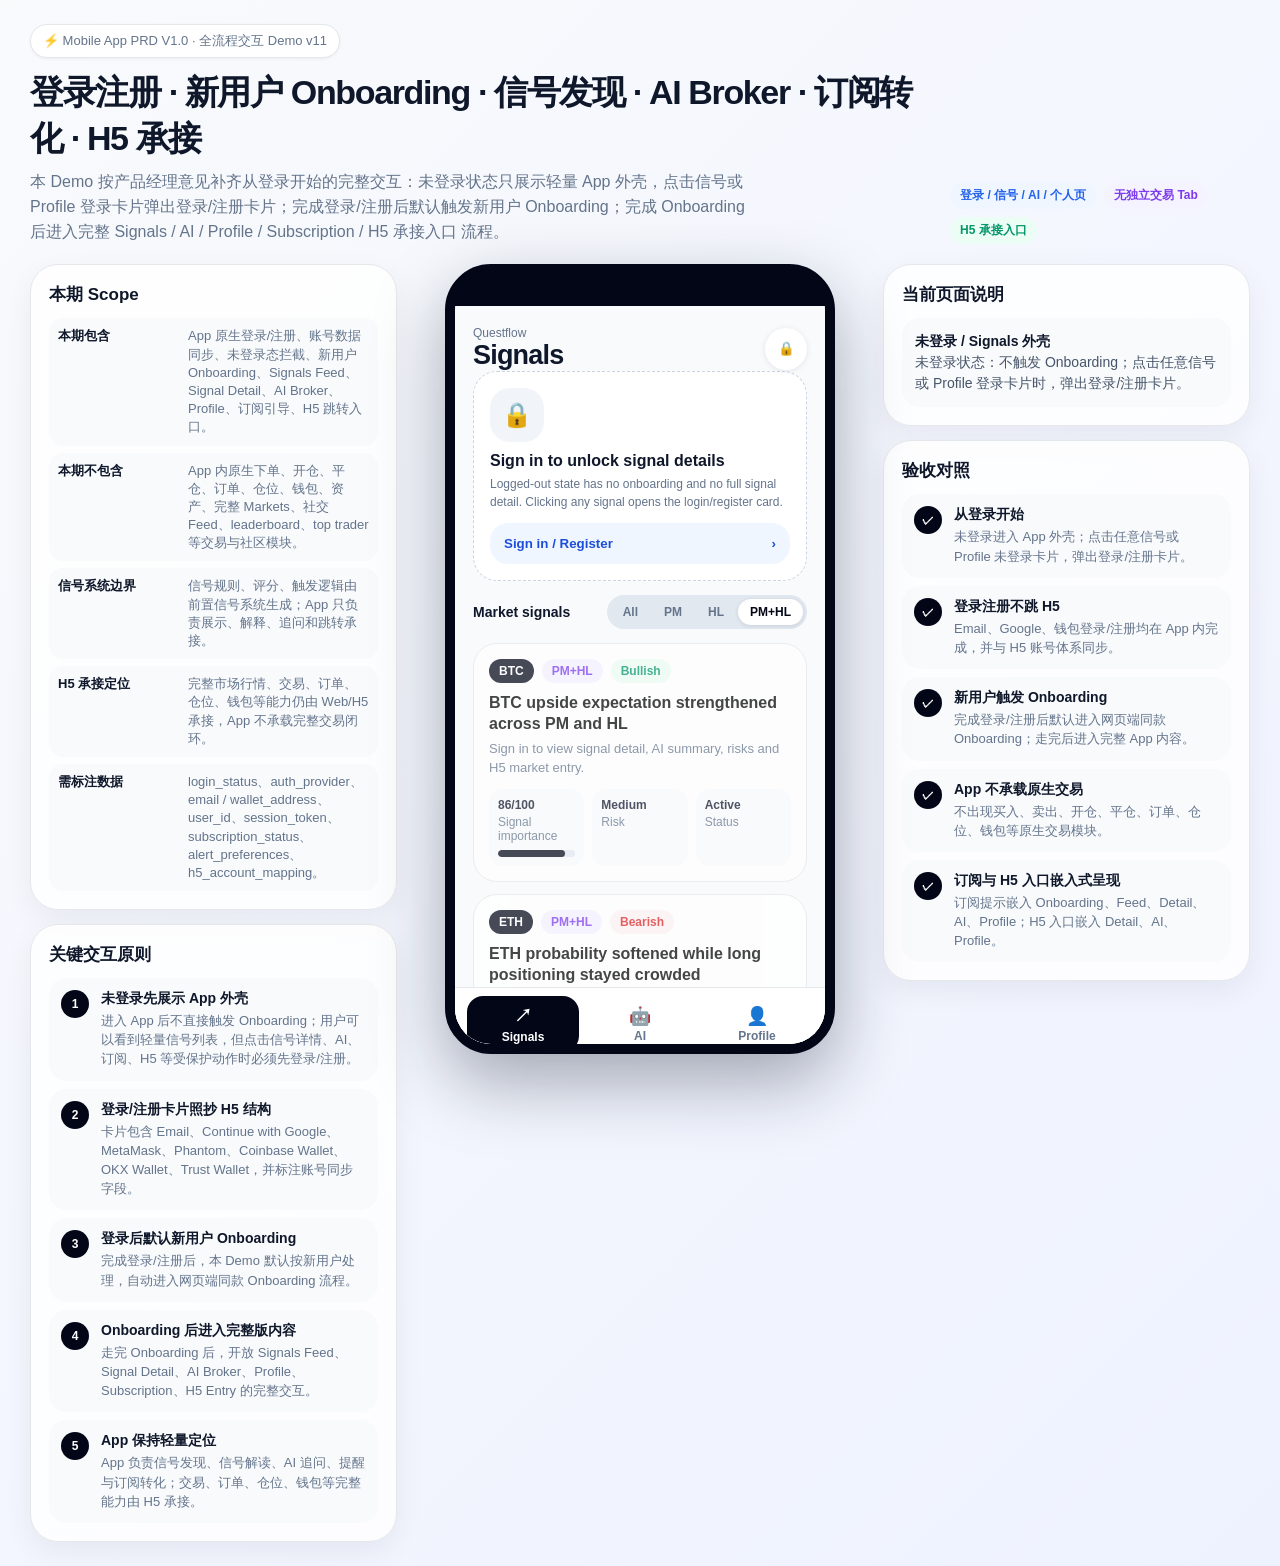
==== preview.html @ e9dde1a6 "Add files via upload" ====
<!doctype html>
<html lang="zh-CN">
<head>
  <meta charset="UTF-8" />
  <meta name="viewport" content="width=device-width, initial-scale=1.0" />
  <title>Questflow App V11 - 登录注册 + Onboarding 全流程交互 Demo</title>
  <style>
    *{box-sizing:border-box} body{margin:0;font-family:-apple-system,BlinkMacSystemFont,"Segoe UI",Roboto,Arial,sans-serif;background:linear-gradient(135deg,#f8fafc,#eef2ff);color:#0f172a}.page{min-height:100vh;padding:24px}.wrap{max-width:1220px;margin:0 auto}.header{display:flex;justify-content:space-between;gap:24px;align-items:flex-end;margin-bottom:20px}.eyebrow{display:inline-flex;gap:8px;align-items:center;background:#fff;border:1px solid #e5e7eb;border-radius:999px;padding:7px 12px;color:#64748b;font-size:13px;box-shadow:0 1px 3px rgba(15,23,42,.06)}h1{margin:12px 0 0;font-size:34px;letter-spacing:-.04em}.subtitle{margin:8px 0 0;max-width:720px;color:#64748b;line-height:1.55}.pillbar{display:flex;gap:8px;flex-wrap:wrap}.pill{display:inline-flex;align-items:center;gap:5px;border-radius:999px;padding:5px 10px;font-size:12px;font-weight:700}.pill.black{background:#020617;color:#fff}.pill.blue{background:#eff6ff;color:#2563eb}.pill.purple{background:#f5f3ff;color:#7c3aed}.pill.green{background:#ecfdf5;color:#059669}.pill.orange{background:#fff7ed;color:#ea580c}.pill.gray{background:#f1f5f9;color:#475569}.pill.red{background:#fef2f2;color:#dc2626}.layout{display:grid;grid-template-columns:1fr 430px 1fr;gap:28px;align-items:start}.panel{background:rgba(255,255,255,.86);border:1px solid #e5e7eb;border-radius:28px;box-shadow:0 10px 30px rgba(15,23,42,.06)}.panel .content{padding:18px}.panel h2{font-size:17px;margin:0 0 12px}.note{border-radius:18px;padding:13px;margin-top:10px;background:#f8fafc;color:#475569;line-height:1.5;font-size:14px}.note b{color:#0f172a}.item{display:flex;gap:12px;padding:12px;border-radius:18px;background:#f8fafc;margin-top:8px}.num{width:28px;height:28px;display:grid;place-items:center;border-radius:999px;background:#020617;color:#fff;font-weight:800;font-size:12px;flex:none}.item b{display:block;font-size:14px;margin-bottom:3px}.item span{font-size:13px;color:#64748b;line-height:1.4}.phone{position:relative;width:390px;height:790px;margin:0 auto;background:#020617;border:10px solid #020617;border-radius:46px;box-shadow:0 28px 70px rgba(15,23,42,.35);overflow:hidden}.notch{width:126px;height:24px;border-radius:999px;background:#020617;margin:8px auto 0}.screen{height:754px;background:#f8fafc;position:relative;overflow:hidden}.view{height:100%;display:flex;flex-direction:column;position:relative;background:#f8fafc}.top{padding:20px 18px 0}.row{display:flex;align-items:center;justify-content:space-between;gap:10px}.muted{color:#64748b}.small{font-size:12px}.sm{font-size:14px}.title{font-size:27px;font-weight:850;letter-spacing:-.03em}.iconbtn{width:42px;height:42px;border:0;background:#fff;border-radius:999px;box-shadow:0 1px 6px rgba(15,23,42,.09);cursor:pointer}.scroll{flex:1;overflow:auto;padding:14px 18px 132px}.tabs{position:absolute;left:0;right:0;bottom:0;background:#fff;border-top:1px solid #e5e7eb;display:grid;grid-template-columns:repeat(3,1fr);gap:5px;padding:8px 12px;z-index:20}.tabs button{border:0;background:transparent;border-radius:16px;padding:8px 0;color:#64748b;font-weight:800;font-size:12px;cursor:pointer}.tabs button.active{background:#020617;color:#fff}.tabs span{display:block;font-size:18px;margin-bottom:2px}.floating{position:absolute;left:16px;right:16px;bottom:75px;background:rgba(255,255,255,.96);border:1px solid #e5e7eb;border-radius:24px;box-shadow:0 14px 35px rgba(15,23,42,.16);padding:8px;z-index:15}.input{display:flex;gap:8px;align-items:center;background:#f8fafc;border-radius:18px;padding:12px;color:#94a3b8;font-size:13px}.input .txt{flex:1;white-space:nowrap;overflow:hidden;text-overflow:ellipsis}.send{background:#020617;color:#fff;border-radius:999px;padding:5px 10px;font-size:12px;font-weight:800}.upgrade{width:100%;border:0;border-radius:22px;background:linear-gradient(135deg,#0f172a,#3730a3);color:#fff;text-align:left;padding:14px;margin-top:14px;cursor:pointer}.upgrade b{font-size:16px}.upgrade p{margin:5px 0 0;color:#cbd5e1;font-size:12px;line-height:1.4}.seg{display:flex;gap:2px;background:#e2e8f0;border-radius:999px;padding:4px}.seg button{border:0;background:transparent;color:#64748b;border-radius:999px;padding:6px 12px;font-size:12px;font-weight:800;cursor:pointer}.seg button.active{background:#fff;color:#020617;box-shadow:0 1px 4px rgba(15,23,42,.12)}.signal{width:100%;border:1px solid #e5e7eb;background:#fff;border-radius:24px;padding:15px;margin-bottom:12px;text-align:left;cursor:pointer}.signal:hover{transform:translateY(-1px);box-shadow:0 12px 30px rgba(15,23,42,.08)}.sigtitle{font-weight:850;font-size:16px;line-height:1.3;margin-top:10px}.sigdesc{font-size:13px;color:#64748b;line-height:1.45;margin-top:5px}.metrics{display:grid;grid-template-columns:1fr 1fr 1fr;gap:8px;margin-top:12px}.metric{background:#f8fafc;border-radius:14px;padding:9px;font-size:12px;color:#64748b}.metric b{display:block;color:#0f172a;margin-bottom:3px}.bar{height:7px;border-radius:999px;background:#e2e8f0;overflow:hidden;margin-top:7px}.bar span{display:block;height:100%;background:#020617;border-radius:999px}.detail{flex:1;overflow:auto;padding:14px 18px 136px}.card{background:#fff;border:1px solid #e5e7eb;border-radius:24px;padding:16px;margin-bottom:12px;box-shadow:0 1px 4px rgba(15,23,42,.05)}.card h3{font-size:14px;margin:0 0 8px}.card p{font-size:13px;color:#475569;line-height:1.55;margin:0}.hero h2{font-size:24px;line-height:1.15;letter-spacing:-.03em;margin:12px 0 0}.webbtn{display:flex;align-items:center;justify-content:space-between;width:100%;border:0;border-radius:18px;background:#eff6ff;color:#1d4ed8;padding:13px 14px;font-weight:850;margin-top:12px;cursor:pointer}.locked{border-style:dashed;background:#f8fafc}.sheet{position:absolute;inset:0;background:rgba(15,23,42,.35);z-index:30;display:flex;align-items:flex-end}.modal{background:#fff;border-radius:28px 28px 0 0;padding:20px;width:100%;box-shadow:0 -20px 50px rgba(15,23,42,.25)}.grab{width:46px;height:5px;background:#e2e8f0;border-radius:999px;margin:0 auto 14px}.actions{display:grid;gap:10px;margin-top:14px}.actions button{border:0;border-radius:16px;padding:13px;font-weight:850;cursor:pointer}.actions button.primary{background:#2563eb;color:#fff}.actions button.secondary{background:#f1f5f9;color:#0f172a}.shortcutGrid{display:grid;grid-template-columns:1fr 1fr;gap:9px;margin-top:12px}.shortcutGrid button{border:1px solid #e5e7eb;background:#fff;border-radius:18px;padding:12px;text-align:left;font-size:13px;font-weight:800;color:#0f172a;cursor:pointer}.chat{margin-top:14px}.bubble{max-width:88%;border-radius:18px;padding:12px;font-size:13px;line-height:1.45;margin-bottom:8px}.bubble.ai{background:#fff;border:1px solid #e5e7eb;color:#475569}.bubble.user{background:#020617;color:#fff;margin-left:auto}.profileCard{background:#fff;border:1px solid #e5e7eb;border-radius:24px;padding:16px;margin-bottom:12px}.avatar{width:48px;height:48px;border-radius:999px;background:#020617;color:#fff;display:grid;place-items:center;font-weight:900}.setting{display:flex;align-items:center;justify-content:space-between;background:#f8fafc;border-radius:16px;padding:12px;margin-top:8px;font-size:13px}.switch{width:42px;height:24px;border-radius:999px;background:#020617;padding:4px}.switch span{display:block;width:16px;height:16px;background:#fff;border-radius:999px;margin-left:18px}.switch.off{background:#cbd5e1}.switch.off span{margin-left:0}.subwrap{background:#fff;height:100%;overflow:auto;padding:14px 18px 28px}.progress{height:4px;background:#e5e7eb;border-radius:999px;margin:4px 0 18px;overflow:hidden}.progress span{display:block;width:32%;height:100%;background:#2563eb}.planCard{border:1px solid #e5e7eb;border-radius:26px;padding:17px;margin-bottom:12px;background:#fff}.planTitle{font-size:24px;font-weight:900}.price{font-size:32px;font-weight:950;color:#059669;margin:6px 0}.trial{font-size:13px;color:#475569;line-height:1.5}.cta{width:100%;border:0;border-radius:16px;background:#2563eb;color:#fff;font-weight:900;padding:13px;margin-top:12px;cursor:pointer}.benefit{display:flex;gap:10px;margin-top:10px;font-size:13px;color:#475569;align-items:flex-start}.benefit b{color:#0f172a}.onboard{height:100%;background:#020617;color:#fff;display:flex;flex-direction:column;padding:24px}.onbody{flex:1;display:flex;flex-direction:column;justify-content:center}.onicon{width:64px;height:64px;border-radius:24px;background:rgba(255,255,255,.1);display:grid;place-items:center;font-size:28px}.onbody h2{font-size:30px;line-height:1.12;margin:26px 0 0}.onbody p{color:#cbd5e1;line-height:1.7}.dots{display:flex;gap:8px}.dot{width:8px;height:8px;border-radius:999px;background:rgba(255,255,255,.25)}.dot.active{width:28px;background:#fff}.whitebtn{border:0;border-radius:18px;background:#fff;color:#020617;padding:12px 16px;font-weight:900;cursor:pointer}.ghostbtn{border:0;background:transparent;color:#cbd5e1;font-weight:800;cursor:pointer}.scopeTable{display:grid;gap:7px}.scopeRow{display:grid;grid-template-columns:120px 1fr;gap:10px;padding:9px;border-radius:14px;background:#f8fafc;font-size:13px}.scopeRow b{color:#0f172a}.scopeRow span{color:#64748b;line-height:1.4}
.authTop{height:100%;background:#f8fafc;display:flex;flex-direction:column;position:relative;overflow:hidden}.authHero{padding:22px 18px 10px}.authCard{background:#fff;border:1px solid #e5e7eb;border-radius:28px;box-shadow:0 16px 42px rgba(15,23,42,.12);padding:18px;margin:10px 16px 0}.authTitle{text-align:center;font-size:25px;font-weight:900;letter-spacing:-.03em;margin:6px 0 16px}.field{display:flex;align-items:center;gap:12px;border:1px solid #dbe3ee;background:#f8fafc;border-radius:20px;padding:14px 15px;color:#64748b;font-size:15px;margin-top:10px}.field input{border:0;outline:0;background:transparent;font-size:15px;flex:1;color:#0f172a}.authBtn{width:100%;border:1px solid #e5e7eb;border-radius:20px;background:#fff;padding:13px 15px;font-weight:850;font-size:15px;color:#0f172a;display:flex;align-items:center;justify-content:space-between;gap:12px;margin-top:10px;cursor:pointer}.authBtn.primary{background:#020617;color:#fff;border-color:#020617;justify-content:center}.authBtn.disabled{background:#f8fafc;color:#94a3b8;border-color:#f1f5f9;justify-content:center}.walletIcon{width:32px;height:32px;border-radius:10px;display:grid;place-items:center;font-weight:900;color:#fff;flex:none}.walletIcon.metamask{background:#f59e0b}.walletIcon.phantom{background:#8b5cf6}.walletIcon.coinbase{background:#2563eb}.walletIcon.okx{background:#020617}.walletIcon.trust{background:#1d4ed8}.divider{display:flex;align-items:center;gap:12px;color:#64748b;font-size:13px;margin:14px 0}.divider:before,.divider:after{content:"";height:1px;background:#e5e7eb;flex:1}.authFine{font-size:11px;line-height:1.45;color:#64748b;text-align:center;margin-top:12px}.dataTag{display:inline-flex;align-items:center;border:1px solid #e5e7eb;background:#f8fafc;border-radius:999px;padding:5px 8px;font-size:11px;color:#64748b;margin:4px 4px 0 0}.modeSwitch{display:grid;grid-template-columns:1fr 1fr;background:#eef2f7;padding:4px;border-radius:999px;margin-bottom:10px}.modeSwitch button{border:0;background:transparent;border-radius:999px;padding:8px;font-weight:850;color:#64748b;cursor:pointer}.modeSwitch button.active{background:#fff;color:#020617;box-shadow:0 1px 4px rgba(15,23,42,.1)}

@media(max-width:1100px){.layout{grid-template-columns:1fr}.header{flex-direction:column;align-items:flex-start}.phone{width:390px;max-width:100%}}
  
.authOverlay{position:absolute;inset:0;background:rgba(15,23,42,.45);z-index:50;display:flex;align-items:flex-end;padding:14px}.authSheetCard{width:100%;background:#fff;border:1px solid #e5e7eb;border-radius:28px;box-shadow:0 22px 60px rgba(15,23,42,.28);overflow:hidden}.authSheetHead{display:flex;align-items:center;justify-content:space-between;padding:16px 18px;border-bottom:1px solid #eef2f7}.authSheetTitle{font-size:24px;font-weight:900;letter-spacing:-.03em;text-align:center;flex:1}.authClose{border:0;background:#fff;font-size:24px;color:#64748b;cursor:pointer}.authSheetBody{padding:16px 18px 18px}.guestBanner{border:1px dashed #cbd5e1;background:#fff;border-radius:24px;padding:16px;margin-bottom:12px}.guestLock{display:grid;place-items:center;width:54px;height:54px;border-radius:20px;background:#f1f5f9;font-size:24px;margin-bottom:10px}.disabledLayer{opacity:.72}.onWeb{height:100%;background:#020617;color:#fff;position:relative;overflow:hidden;padding:22px}.onWeb:before{content:"";position:absolute;inset:auto -60px -80px -60px;height:340px;background:radial-gradient(ellipse at center,rgba(20,184,166,.45),rgba(20,184,166,.08) 42%,transparent 70%);filter:blur(14px);transform:rotate(-8deg)}.onWebContent{position:relative;z-index:2;height:100%;display:flex;flex-direction:column}.onBrand{font-size:12px;color:#10b981;font-weight:800}.onCenter{margin:auto 0}.onCenter h2{font-size:26px;line-height:1.12;letter-spacing:-.04em;margin:0 0 10px}.onCenter p{font-size:13px;color:#94a3b8;line-height:1.55}.checkList{display:grid;gap:10px;margin:18px 0}.checkItem{display:flex;gap:10px;align-items:center;background:rgba(15,118,110,.22);border:1px solid rgba(45,212,191,.22);border-radius:14px;padding:11px;font-size:12px;color:#cbd5e1}.checkIcon{width:20px;height:20px;border-radius:6px;background:#10b981;display:grid;place-items:center;color:#022c22;font-weight:900}.onPrimary{width:100%;border:0;border-radius:10px;background:#10b981;color:#022c22;font-weight:950;padding:12px;cursor:pointer}.onGhost{border:0;background:transparent;color:#94a3b8;font-weight:850;cursor:pointer}.marketGrid{display:grid;grid-template-columns:1fr 1fr;gap:8px;margin-top:14px}.marketTile{background:rgba(15,23,42,.72);border:1px solid rgba(148,163,184,.24);border-radius:14px;padding:10px;min-height:58px}.marketTile b{display:block;font-size:12px;color:#e2e8f0}.marketTile span{font-size:11px;color:#94a3b8}.onDots{display:flex;gap:6px;justify-content:center;margin-top:12px}.onDots span{width:7px;height:7px;border-radius:999px;background:rgba(148,163,184,.35)}.onDots span.active{width:24px;background:#10b981}.loggedOutHint{font-size:12px;color:#64748b;line-height:1.45;margin-top:6px}.authLink{border:0;background:transparent;color:#0f766e;font-weight:900;cursor:pointer;padding:0}.hiddenForGuest{filter:blur(1px);opacity:.55}.authMeta{background:#f8fafc;border:1px solid #e5e7eb;border-radius:14px;padding:9px;margin-top:10px;font-size:11px;color:#64748b;line-height:1.45}

  </style>
</head>
<body>
<div class="page"><div class="wrap">
  <div class="header">
    <div><div class="eyebrow">⚡ Mobile App PRD V1.0 · 全流程交互 Demo v11</div><h1>登录注册 · 新用户 Onboarding · 信号发现 · AI Broker · 订阅转化 · H5 承接</h1><p class="subtitle">本 Demo 按产品经理意见补齐从登录开始的完整交互：未登录状态只展示轻量 App 外壳，点击信号或 Profile 登录卡片弹出登录/注册卡片；完成登录/注册后默认触发新用户 Onboarding；完成 Onboarding 后进入完整 Signals / AI / Profile / Subscription / H5 承接入口 流程。</p></div>
    <div class="pillbar"><span class="pill blue">登录 / 信号 / AI / 个人页</span><span class="pill purple">无独立交易 Tab</span><span class="pill green">H5 承接入口</span></div>
  </div>
  <div class="layout">
    <div>
      <div class="panel"><div class="content"><h2>本期 Scope</h2><div class="scopeTable">
        <div class="scopeRow"><b>本期包含</b><span>App 原生登录/注册、账号数据同步、未登录态拦截、新用户 Onboarding、Signals Feed、Signal Detail、AI Broker、Profile、订阅引导、H5 跳转入口。</span></div>
        <div class="scopeRow"><b>本期不包含</b><span>App 内原生下单、开仓、平仓、订单、仓位、钱包、资产、完整 Markets、社交 Feed、leaderboard、top trader 等交易与社区模块。</span></div>
        <div class="scopeRow"><b>信号系统边界</b><span>信号规则、评分、触发逻辑由前置信号系统生成；App 只负责展示、解释、追问和跳转承接。</span></div>
        <div class="scopeRow"><b>H5 承接定位</b><span>完整市场行情、交易、订单、仓位、钱包等能力仍由 Web/H5 承接，App 不承载完整交易闭环。</span></div>
        <div class="scopeRow"><b>需标注数据</b><span>login_status、auth_provider、email / wallet_address、user_id、session_token、subscription_status、alert_preferences、h5_account_mapping。</span></div>
      </div></div></div>
      <div class="panel" style="margin-top:14px"><div class="content"><h2>关键交互原则</h2><div id="principles"></div></div></div>
    </div>
    <div class="phone"><div class="notch"></div><div class="screen" id="app"></div></div>
    <div>
      <div class="panel"><div class="content"><h2>当前页面说明</h2><div id="currentInfo" class="note"></div></div></div>
      <div class="panel" style="margin-top:14px"><div class="content"><h2>验收对照</h2>
        <div class="item"><div class="num">✓</div><div><b>从登录开始</b><span>未登录进入 App 外壳；点击任意信号或 Profile 未登录卡片，弹出登录/注册卡片。</span></div></div>
        <div class="item"><div class="num">✓</div><div><b>登录注册不跳 H5</b><span>Email、Google、钱包登录/注册均在 App 内完成，并与 H5 账号体系同步。</span></div></div>
        <div class="item"><div class="num">✓</div><div><b>新用户触发 Onboarding</b><span>完成登录/注册后默认进入网页端同款 Onboarding；走完后进入完整 App 内容。</span></div></div>
        <div class="item"><div class="num">✓</div><div><b>App 不承载原生交易</b><span>不出现买入、卖出、开仓、平仓、订单、仓位、钱包等原生交易模块。</span></div></div>
        <div class="item"><div class="num">✓</div><div><b>订阅与 H5 入口嵌入式呈现</b><span>订阅提示嵌入 Onboarding、Feed、Detail、AI、Profile；H5 入口嵌入 Detail、AI、Profile。</span></div></div>
      </div></div>
    </div>
  </div>
</div></div>
<script>
const signals=[
  {id:1,symbol:'BTC',source:'PM+HL',tone:'Bullish',risk:'Medium',strength:86,status:'Active',title:'BTC upside expectation strengthened across PM and HL',summary:'Prediction market movement and trading-side positioning point to stronger short-term upside attention. Funding remains a risk factor.',pm:'Polymarket probability and activity moved higher. This suggests stronger market attention around the BTC-related event.',hl:'Hyperliquid positioning and funding indicate stronger long-side participation, with crowding risk if price momentum fades.',riskNote:'Clearer upside attention, but crowded long positioning can amplify pullbacks.',invalid:'Signal weakens if probability reverses and price falls back below the recent breakout area.'},
  {id:2,symbol:'ETH',source:'PM+HL',tone:'Bearish',risk:'High',strength:78,status:'Triggered',title:'ETH probability softened while long positioning stayed crowded',summary:'Prediction-side expectations cooled while trading-side crowding has not fully unwound, creating short-term risk.',pm:'Event probability moved lower, implying softer expectation for the near-term catalyst.',hl:'Funding and positioning remain elevated, which can become a warning if price stalls.',riskNote:'This is more of a risk warning than a direct short instruction.',invalid:'Signal weakens if probability recovers and price breaks higher with volume.'},
  {id:3,symbol:'SOL',source:'PM',tone:'Watch',risk:'Medium',strength:62,status:'Watching',title:'SOL prediction-market interest increased, awaiting confirmation',summary:'Polymarket activity has increased, but trading-side confirmation is still limited.',pm:'Market activity and discussion increased around SOL relative performance.',hl:'Trading-side confirmation remains incomplete. Watch for volume or OI confirmation.',riskNote:'PM heat alone should not be treated as enough confirmation.',invalid:'Signal downgrades if probability cools and trading activity fails to follow.'},
  {id:4,symbol:'ARB',source:'HL',tone:'Bullish',risk:'Medium',strength:70,status:'Active',title:'ARB bounced near liquidation area, Web market review suggested',summary:'Trading-side liquidity behavior suggests a potential bounce area, but confirmation is still needed.',pm:'Prediction-side data is limited for this signal. Primary driver is HL-side behavior.',hl:'Price reacted near a liquidation area with improved activity, suggesting liquidity-driven movement.',riskNote:'Liquidation-zone reactions can be noisy and prone to false breaks.',invalid:'Signal weakens if price breaks below the reaction zone.'}
];
let state={loggedIn:false,newUser:true,authOpen:false,authMode:'signin',authProvider:'',email:'',tab:'signals',screen:'feed',onPage:0,filter:'PM+HL',selectedId:1,sub:false,h5:false};
const principles=[['1','未登录先展示 App 外壳','进入 App 后不直接触发 Onboarding；用户可以看到轻量信号列表，但点击信号详情、AI、订阅、H5 等受保护动作时必须先登录/注册。'],['2','登录/注册卡片照抄 H5 结构','卡片包含 Email、Continue with Google、MetaMask、Phantom、Coinbase Wallet、OKX Wallet、Trust Wallet，并标注账号同步字段。'],['3','登录后默认新用户 Onboarding','完成登录/注册后，本 Demo 默认按新用户处理，自动进入网页端同款 Onboarding 流程。'],['4','Onboarding 后进入完整版内容','走完 Onboarding 后，开放 Signals Feed、Signal Detail、AI Broker、Profile、Subscription、H5 Entry 的完整交互。'],['5','App 保持轻量定位','App 负责信号发现、信号解读、AI 追问、提醒与订阅转化；交易、订单、仓位、钱包等完整能力由 H5 承接。']];
document.getElementById('principles').innerHTML=principles.map(p=>`<div class="item"><div class="num">${p[0]}</div><div><b>${p[1]}</b><span>${p[2]}</span></div></div>`).join('');
function selected(){return signals.find(x=>x.id===state.selectedId)||signals[0]}
function tc(x){return x==='Bullish'?'green':x==='Bearish'?'red':x==='PM'?'blue':x==='HL'?'black':x==='PM+HL'?'purple':'orange'}
function bar(v){return `<div class="bar"><span style="width:${v}%"></span></div>`}
function ensureAuth(action){if(!state.loggedIn){state.authOpen=true;state.pendingAction=action||'';render();return false}return true}
function tabs(){return `<div class="tabs"><button class="${state.tab==='signals'?'active':''}" onclick="goTab('signals')"><span>↗</span>Signals</button><button class="${state.tab==='ai'?'active':''}" onclick="goTab('ai')"><span>🤖</span>AI</button><button class="${state.tab==='profile'?'active':''}" onclick="goTab('profile')"><span>👤</span>Profile</button></div>`}
function floating(txt,btn='Ask'){return `<div class="floating"><div class="input"><span>⌕</span><span class="txt">${txt}</span><span class="send">${btn}</span></div></div>`}
function upgradeMini(){return `<button class="upgrade" onclick="if(ensureAuth('subscription'))openSub()"><div class="row"><div><b>Upgrade AI Broker</b><p>First month free for Pro / Max. Unlock deeper analysis, more AI usage and smarter alerts.</p></div><span>›</span></div></button>`}
function wallet(name,cls,icon){return `<button class="authBtn" onclick="completeAuth('${name}')"><span style="display:flex;align-items:center;gap:12px"><span class="walletIcon ${cls}">${icon}</span><span>${name}</span></span><span>›</span></button>`}
function authOverlay(){const isSignUp=state.authMode==='signup';return `<div class="authOverlay"><div class="authSheetCard"><div class="authSheetHead"><button class="authClose" onclick="state.authOpen=false;render()">×</button><div class="authSheetTitle">${isSignUp?'Sign Up':'Sign In'}</div><button class="authClose" style="visibility:hidden">×</button></div><div class="authSheetBody"><div class="field"><span>✉</span><input placeholder="Email" oninput="state.email=this.value" value="${state.email||''}" /></div><button class="authBtn ${state.email?'primary':'disabled'}" onclick="completeAuth('Email')">${isSignUp?'Create account with Email':'Continue with Email'}</button><button class="authBtn" onclick="completeAuth('Google')"><span style="display:flex;align-items:center;gap:12px"><b style="color:#4285f4;font-size:20px">G</b><span>Continue with Google</span></span></button><div class="divider">or</div>${wallet('MetaMask','metamask','🦊')}${wallet('Phantom','phantom','👻')}${wallet('Coinbase Wallet','coinbase','□')}${wallet('OKX Wallet','okx','▦')}${wallet('Trust Wallet','trust','⬡')}<div class="authFine">By signing in, you agree to our Terms of Use and Privacy Policy.</div><div class="authMeta"><b>Data to expose / sync:</b> auth_provider, email / wallet_address, user_id, session_token, subscription_status, h5_account_mapping.</div><div style="text-align:center;margin-top:10px" class="small muted">${isSignUp?'Already have an account?':'New to Questflow?'} <button class="authLink" onclick="state.authMode='${isSignUp?'signin':'signup'}';render()">${isSignUp?'Sign in':'Create account'}</button></div></div></div></div>`}
function completeAuth(provider){state.loggedIn=true;state.authOpen=false;state.authProvider=provider;state.sub=false;state.h5=false;state.tab='signals';state.screen=state.newUser?'onboarding':'feed';state.onPage=0;render()}
function onboarding(){const pages=[
  {type:'welcome',title:'Welcome to Questflow',sub:'Let’s get you set up in 2 minutes',desc:'Personalize your market signal and AI Broker experience before entering the full app.'},
  {type:'markets',title:'What markets do you follow?',sub:'Choose markets to personalize your feed',items:['AI & Tech','Crypto Majors','Memecoins','DeFi','Politics','Sports','Macro','Elections','Stocks','Solana Ecosystem','Ethereum Ecosystem','Prediction Markets']},
  {type:'markets',title:'What do you want from Questflow?',sub:'This controls default AI shortcuts and alert focus',items:['Find strong signals','Understand PM changes','Track HL positioning','Risk warnings','Compare signals','Research faster','Open H5 markets','Customize alerts']},
  {type:'done',title:'Launching AI Fund',sub:'Your feed is ready',desc:'We will open the complete app with Signals, Signal Detail, AI Broker, Profile, Subscription prompts and H5 entries.'}
];let p=pages[state.onPage],last=state.onPage===pages.length-1;let body='';
if(p.type==='welcome'){body=`<div class="onCenter"><h2>${p.title}<br><span style="color:#10b981">${p.sub}</span></h2><p>${p.desc}</p><div class="checkList"><div class="checkItem"><span class="checkIcon">✓</span><span>Select your markets</span></div><div class="checkItem"><span class="checkIcon">✓</span><span>Choose AI / alert preferences</span></div><div class="checkItem"><span class="checkIcon">✓</span><span>Start personalized signal discovery</span></div></div><button class="onPrimary" onclick="state.onPage++;render()">Let’s go</button></div>`}
if(p.type==='markets'){body=`<div class="onCenter" style="margin-top:24px"><h2>${p.title}</h2><p>${p.sub}</p><div class="marketGrid">${p.items.map((x,i)=>`<div class="marketTile"><b>${x}</b><span>${i%3===0?'Recommended':'Optional'}</span></div>`).join('')}</div></div>`}
if(p.type==='done'){body=`<div class="onCenter" style="text-align:center"><div class="onicon" style="margin:0 auto 18px;background:#10b981;color:#022c22">✓</div><h2>${p.title}</h2><p>${p.desc}</p><button class="onPrimary" onclick="finishOnboarding()">Enter Questflow</button></div>`}
return `<div class="onWeb"><div class="onWebContent"><div class="row"><span class="onBrand">◆ Questflow</span><button class="onGhost" onclick="finishOnboarding()">Skip</button></div>${body}<div class="row" style="position:relative;z-index:2"><button class="onGhost" onclick="if(state.onPage>0){state.onPage--;render()}">${state.onPage>0?'Back':''}</button><div class="onDots">${pages.map((_,i)=>`<span class="${i===state.onPage?'active':''}"></span>`).join('')}</div>${(!last&&p.type!=='welcome')?`<button class="onPrimary" style="width:auto;padding:10px 16px" onclick="state.onPage++;render()">Continue</button>`:`<span></span>`}</div></div></div>`}
function finishOnboarding(){state.newUser=false;state.screen='feed';state.tab='signals';render()}
function signalCard(s){return `<button class="signal ${state.loggedIn?'':'disabledLayer'}" onclick="if(ensureAuth('open_signal')){state.selectedId=${s.id};state.screen='detail';render()}"><div class="pillbar"><span class="pill black">${s.symbol}</span><span class="pill ${tc(s.source)}">${s.source}</span><span class="pill ${tc(s.tone)}">${s.tone}</span></div><div class="sigtitle">${s.title}</div><div class="sigdesc">${state.loggedIn?s.summary:'Sign in to view signal detail, AI summary, risks and H5 market entry.'}</div><div class="metrics"><div class="metric"><b>${s.strength}/100</b>Signal importance${bar(s.strength)}</div><div class="metric"><b>${s.risk}</b>Risk</div><div class="metric"><b>${s.status}</b>Status</div></div></button>`}
function feed(){let list=signals.filter(s=>state.filter==='All'||s.source===state.filter);return `<div class="view"><div class="top"><div class="row"><div><div class="small muted">Questflow</div><div class="title">Signals</div></div><button class="iconbtn" onclick="${state.loggedIn?'':'state.authOpen=true;'}render()">${state.loggedIn?'⚙':'🔒'}</button></div>${state.loggedIn?upgradeMini():`<div class="guestBanner"><div class="guestLock">🔒</div><b>Sign in to unlock signal details</b><div class="loggedOutHint">Logged-out state has no onboarding and no full signal detail. Clicking any signal opens the login/register card.</div><button class="webbtn" onclick="state.authOpen=true;render()"><span>Sign in / Register</span><span>›</span></button></div>`}<div class="row" style="margin-top:14px"><b class="sm">Market signals</b><div class="seg">${['All','PM','HL','PM+HL'].map(f=>`<button class="${state.filter===f?'active':''}" onclick="state.filter='${f}';render()">${f}</button>`).join('')}</div></div></div><div class="scroll">${list.map(signalCard).join('')}<div class="note"><b>Scope note:</b> Signal scoring and trigger logic are upstream. App only displays signal outputs and routes logged-in users to detail, AI or H5.</div></div>${state.loggedIn?floating('Search signals or ask AI Broker...','Ask'):''}${tabs()}</div>`}
function analysis(title,text){return `<div class="card"><h3>${title}</h3><p>${text}</p></div>`}
function detail(){if(!ensureAuth('detail'))return feed();const s=selected();return `<div class="view"><div class="top"><div class="row"><button class="iconbtn" onclick="state.screen='feed';render()">‹</button><span class="pill ${tc(s.source)}">${s.source}</span></div></div><div class="detail"><div class="card hero"><div class="pillbar"><span class="pill black">${s.symbol}</span><span class="pill ${tc(s.tone)}">${s.tone}</span><span class="pill orange">Risk ${s.risk}</span></div><h2>${s.title}</h2><button class="webbtn" onclick="openH5('Signal Detail → related H5 market')"><span>View Web Market</span><span>↗</span></button><p class="small muted" style="margin-top:9px">Full market data, orders, positions and wallet features are available on Web/H5.</p></div>${analysis('AI Broker Summary',s.summary)}${analysis('PM-related Analysis',s.pm)}${analysis('HL-related Analysis',s.hl)}${analysis('Risk Note',s.riskNote)}${analysis('Invalidation Condition',s.invalid)}<div class="card"><h3>Continue with AI Broker</h3><p>Ask follow-up questions about trigger reason, PM / HL changes, risk or invalidation.</p><button class="webbtn" style="background:#f5f3ff;color:#7c3aed" onclick="state.tab='ai';state.screen='ai';render()"><span>Ask AI Broker</span><span>›</span></button></div><div class="card locked"><h3>Pro / Max capability</h3><p>Deeper analysis, more AI usage, custom alerts and signal comparison are available through subscription tiers.</p><button class="webbtn" onclick="openSub()"><span>View subscription options</span><span>›</span></button></div></div>${floating('Ask about this signal...','Ask')}${tabs()}</div>`}
function ai(){if(!state.loggedIn){return `<div class="view"><div class="top"><div class="small muted">Focused analysis assistant</div><div class="title">AI Broker</div></div><div class="scroll"><div class="guestBanner"><div class="guestLock">🤖</div><b>AI Broker requires sign in</b><div class="loggedOutHint">Login/register first. For new users, onboarding will start before the full AI flow.</div><button class="webbtn" onclick="state.authOpen=true;render()"><span>Sign in / Register</span><span>›</span></button></div></div>${tabs()}</div>`}const s=selected();return `<div class="view"><div class="top"><div class="small muted">Focused analysis assistant</div><div class="title">AI Broker</div><div class="card" style="margin-top:14px"><h3>Current context</h3><p>${s.symbol} · ${s.source} · ${s.title}</p></div></div><div class="scroll"><b class="sm">Useful shortcuts</b><div class="shortcutGrid">${['Why did this signal trigger?','What changed on PM?','Is HL confirming or warning?','What can invalidate it?','Compare BTC vs ETH risk','Open related Web market'].map((x,i)=>`<button onclick="${i===5?`openH5('AI Broker → related H5 market')`:`ask('${x.replace(/'/g,"\\'")}')`}">${x}</button>`).join('')}</div><div class="chat" id="chatbox"><div class="bubble ai">I can help explain signal context, PM / HL changes, risk and invalidation. I do not provide deterministic buy or sell instructions.</div></div><div class="card locked"><h3>Pro / Max capability</h3><p>Higher AI usage, deeper research and multi-signal comparison can be unlocked through subscription tiers.</p><button class="webbtn" onclick="openSub()"><span>View plans</span><span>›</span></button></div></div>${floating('Ask about signal, PM, HL, risk...','Ask')}${tabs()}</div>`}
function ask(q){let box=document.getElementById('chatbox');if(!box)return;box.innerHTML += `<div class="bubble user">${q}</div><div class="bubble ai">This shortcut would return a focused AI Broker answer based on the current signal context and upstream signal output.</div>`;box.scrollIntoView({block:'end'});}
function profile(){if(!state.loggedIn){return `<div class="view"><div class="top"><div class="small muted">Account & settings</div><div class="title">Profile</div></div><div class="scroll" style="padding-bottom:84px"><div class="profileCard"><div class="row" style="justify-content:flex-start"><div class="avatar">?</div><div><b>未登录</b><div class="sm muted">Sign in to sync App and H5 account data</div></div></div><button class="webbtn" onclick="state.authOpen=true;render()"><span>Login / Register</span><span>›</span></button><div class="authMeta"><b>Profile auth data:</b> login_status, user_id, subscription_status, alert_preferences, h5_account_mapping.</div></div><div class="profileCard hiddenForGuest"><b>Locked settings preview</b>${['Subscription Status','Alert Settings','H5 Market Entry','General Settings'].map(x=>`<div class="setting"><span>${x}</span><b>›</b></div>`).join('')}</div></div>${tabs()}</div>`}return `<div class="view"><div class="top"><div class="small muted">Account & settings</div><div class="title">Profile</div></div><div class="scroll" style="padding-bottom:84px"><div class="profileCard"><div class="row" style="justify-content:flex-start"><div class="avatar">Q</div><div><b>Questflow User</b><div class="sm muted">Free plan · H5 account available · ${state.authProvider||'Email'}</div></div></div></div><div class="profileCard"><div class="row"><div><b>Subscription</b><div class="small muted">Free / Pro / Max capability tiers</div></div><span class="pill blue">Free</span></div><button class="webbtn" onclick="openSub()"><span>View subscription</span><span>›</span></button></div><div class="profileCard"><b>Alert Settings</b>${['Basic push','Watchlist alerts','High-confidence signal alerts','Signal invalidation alerts','Custom alerts'].map((x,i)=>`<div class="setting"><span>${x}${i>1?' · Pro/Max':''}</span><div class="switch ${i>1?'off':''}"><span></span></div></div>`).join('')}</div><div class="profileCard"><b>Web / H5</b><p class="sm muted" style="line-height:1.5">Open full market, orders, positions, wallet and other trading functions on Web/H5.</p><button class="webbtn" onclick="openH5('Profile → H5 market homepage')"><span>Open Web Market</span><span>↗</span></button></div><div class="profileCard"><b>General Settings</b>${['Watchlist','Risk preference','Notification time','Language','Account security'].map(x=>`<div class="setting"><span>${x}</span><b>›</b></div>`).join('')}</div></div>${tabs()}</div>`}
function subscription(){return `<div class="subwrap"><div class="progress"><span></span></div><div class="row"><button class="iconbtn" onclick="state.sub=false;render()">‹</button><span class="pill purple">Subscription</span></div><h2 style="font-size:29px;letter-spacing:-.04em;margin:18px 0 6px;text-align:center">Choose your AI Broker plan</h2><p class="muted sm" style="text-align:center;line-height:1.5;margin-bottom:18px">Subscription reflects platform access, not investment performance.</p>${plan('Free','Always free','Basic signals, limited detail, basic AI summary and H5 entry.','Continue with Free',false)}${plan('Pro','First month free','Deeper signal analysis, higher AI usage, custom alerts and Pro badge.','Start free trial',true)}${plan('Max','First month free','Advanced research, higher usage, multi-signal analysis, priority alerts and Max badge.','Start free trial',true)}<p class="small muted" style="line-height:1.5;text-align:center">Pro / Max trial converts to monthly auto-renewal after the free period. Price and exact copy to be confirmed.</p></div>`}
function plan(name,price,desc,btn,blue){return `<div class="planCard"><div class="row"><div><div class="planTitle">${name}</div><div class="price">${price}</div></div>${name==='Pro'?'<span class="pill blue">Popular</span>':name==='Max'?'<span class="pill orange">Power</span>':''}</div><div class="trial">${desc}</div><button class="cta" style="${blue?'':'background:#f8fafc;color:#0f172a;border:1px solid #e5e7eb'}">${btn}</button><div class="benefit"><span>✓</span><span><b>Capability tier</b><br>Does not imply profit, skill or official investment certification.</span></div></div>`}
function h5Modal(){return `<div class="sheet"><div class="modal"><div class="grab"></div><h3 style="margin:0 0 6px">Opening Web/H5</h3><p class="muted sm" style="line-height:1.55;margin:0">${state.h5||'Web/H5 market page'}<br><br>Full market data, trading, orders, positions and wallet features are handled on Web/H5.</p><div class="actions"><button class="primary" onclick="state.h5=false;render()">Continue demo</button><button class="secondary" onclick="state.h5=false;render()">Cancel</button></div></div></div>`}
function openSub(){if(!ensureAuth('subscription'))return;state.sub=true;state.screen='sub';render()}function openH5(txt){if(!ensureAuth('h5'))return;state.h5=txt;render()}function goTab(t){state.tab=t;state.sub=false;state.h5=false;if(t==='signals')state.screen='feed';if(t==='ai')state.screen='ai';if(t==='profile')state.screen='profile';render()}
function current(){let labels={feed:'未登录 / Signals 外壳',onboarding:'网页端同款 Onboarding',detail:'Signal Detail',ai:'AI Broker',profile:'Profile',sub:'Subscription'};return `<b>${labels[state.screen]||state.screen}</b><br>${!state.loggedIn?'未登录状态：不触发 Onboarding；点击任意信号或 Profile 登录卡片时，弹出登录/注册卡片。':state.screen==='onboarding'?'登录/注册完成后进入新用户 Onboarding；本 Demo 默认按新用户处理。':state.screen==='feed'?'Onboarding 完成后的完整 Signals Feed，可筛选 PM / HL / PM+HL 信号。':state.screen==='detail'?'解释单条信号，并嵌入 AI 追问、订阅引导和 H5 市场入口。':state.screen==='ai'?'围绕当前信号进行 PM / HL 变化、风险和失效条件分析，不做确定性交易建议。':state.screen==='profile'?'展示用户信息、订阅状态、提醒设置和 Web/H5 入口。':'Free / Pro / Max 能力分层，支持首月免费体验模式。'}`}
function render(){const app=document.getElementById('app');let html=state.sub?subscription():state.screen==='onboarding'?onboarding():state.tab==='signals'&&state.screen==='detail'?detail():state.tab==='ai'?ai():state.tab==='profile'?profile():feed();app.innerHTML=html+(state.h5?h5Modal():'')+(state.authOpen?authOverlay():'');document.getElementById('currentInfo').innerHTML=current();}
render();
</script>
</body>
</html>
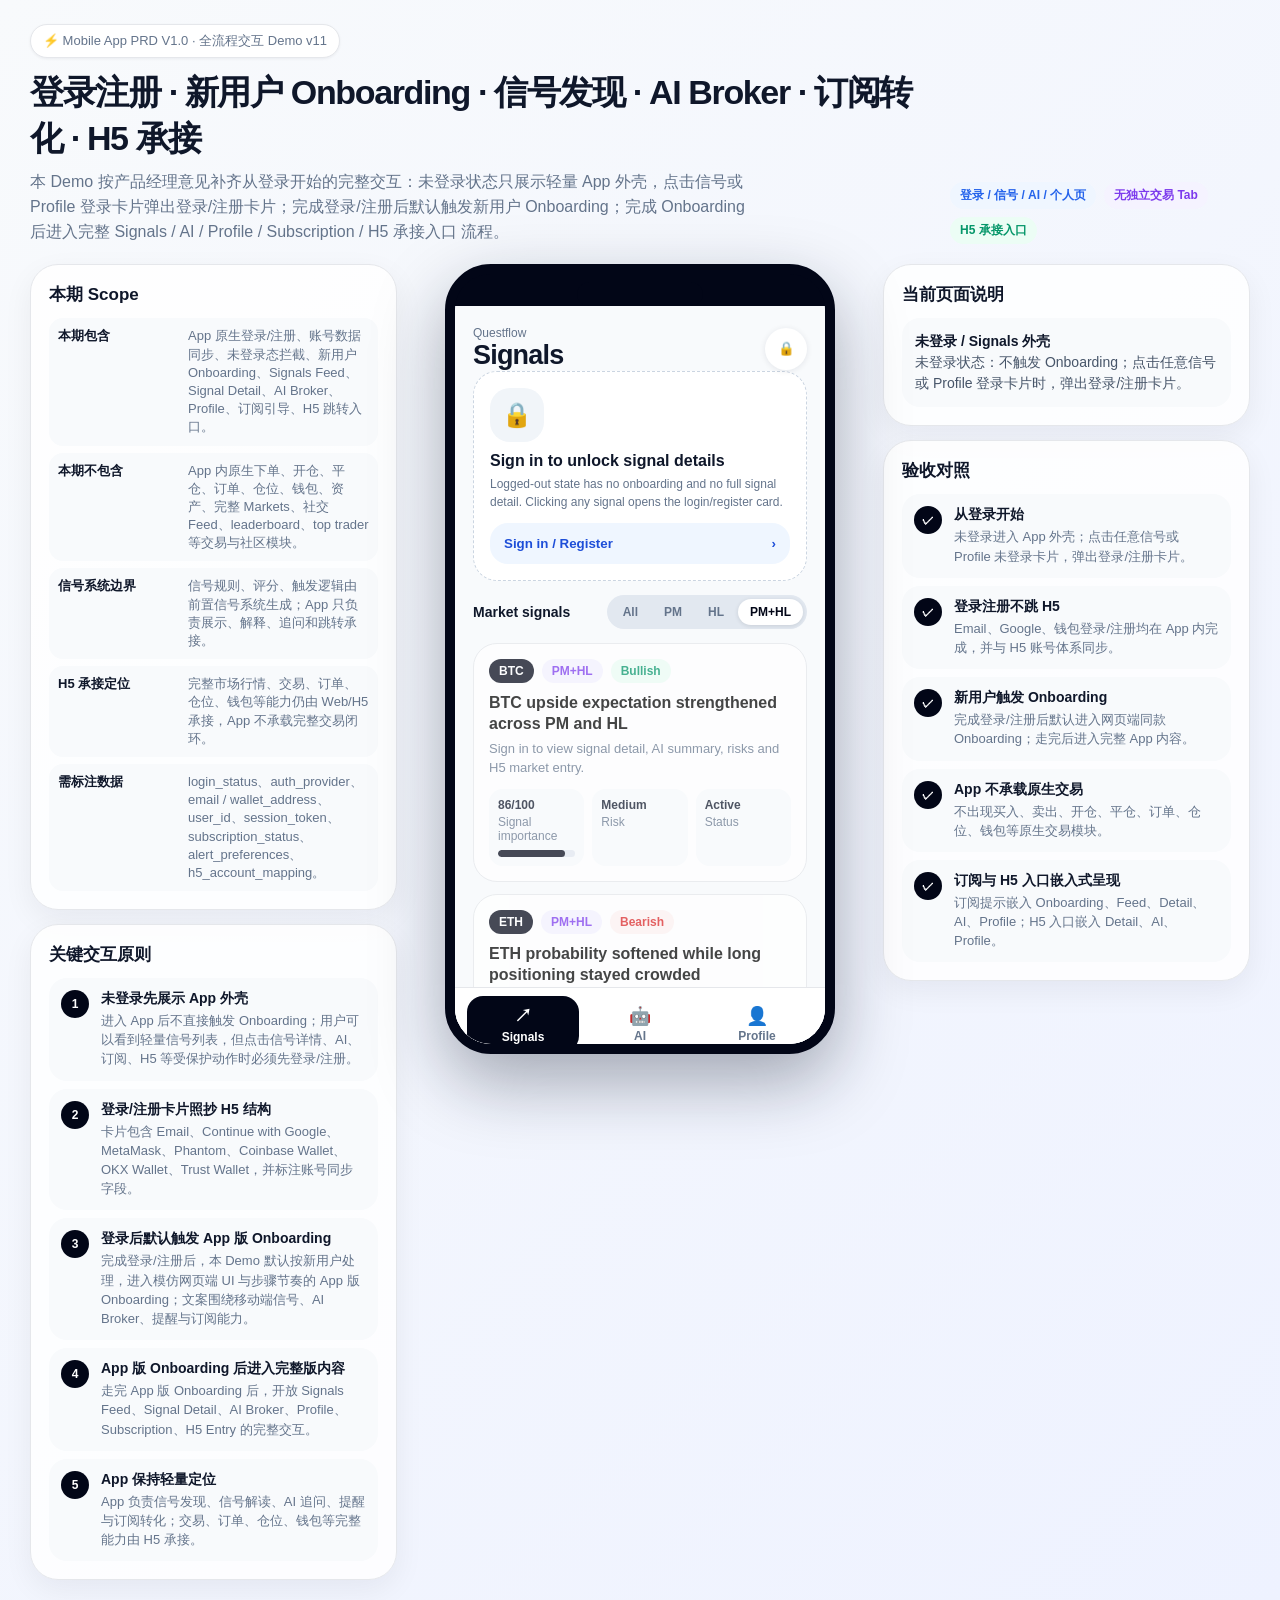
==== commit 1190704e: "Add files via upload" ====
--- a/preview.html
+++ b/preview.html
@@ -3,7 +3,7 @@
 <head>
   <meta charset="UTF-8" />
   <meta name="viewport" content="width=device-width, initial-scale=1.0" />
-  <title>Questflow App V11 - 登录注册 + Onboarding 全流程交互 Demo</title>
+  <title>Questflow App V12 - App版 Onboarding + 登录注册全流程交互 Demo</title>
   <style>
     *{box-sizing:border-box} body{margin:0;font-family:-apple-system,BlinkMacSystemFont,"Segoe UI",Roboto,Arial,sans-serif;background:linear-gradient(135deg,#f8fafc,#eef2ff);color:#0f172a}.page{min-height:100vh;padding:24px}.wrap{max-width:1220px;margin:0 auto}.header{display:flex;justify-content:space-between;gap:24px;align-items:flex-end;margin-bottom:20px}.eyebrow{display:inline-flex;gap:8px;align-items:center;background:#fff;border:1px solid #e5e7eb;border-radius:999px;padding:7px 12px;color:#64748b;font-size:13px;box-shadow:0 1px 3px rgba(15,23,42,.06)}h1{margin:12px 0 0;font-size:34px;letter-spacing:-.04em}.subtitle{margin:8px 0 0;max-width:720px;color:#64748b;line-height:1.55}.pillbar{display:flex;gap:8px;flex-wrap:wrap}.pill{display:inline-flex;align-items:center;gap:5px;border-radius:999px;padding:5px 10px;font-size:12px;font-weight:700}.pill.black{background:#020617;color:#fff}.pill.blue{background:#eff6ff;color:#2563eb}.pill.purple{background:#f5f3ff;color:#7c3aed}.pill.green{background:#ecfdf5;color:#059669}.pill.orange{background:#fff7ed;color:#ea580c}.pill.gray{background:#f1f5f9;color:#475569}.pill.red{background:#fef2f2;color:#dc2626}.layout{display:grid;grid-template-columns:1fr 430px 1fr;gap:28px;align-items:start}.panel{background:rgba(255,255,255,.86);border:1px solid #e5e7eb;border-radius:28px;box-shadow:0 10px 30px rgba(15,23,42,.06)}.panel .content{padding:18px}.panel h2{font-size:17px;margin:0 0 12px}.note{border-radius:18px;padding:13px;margin-top:10px;background:#f8fafc;color:#475569;line-height:1.5;font-size:14px}.note b{color:#0f172a}.item{display:flex;gap:12px;padding:12px;border-radius:18px;background:#f8fafc;margin-top:8px}.num{width:28px;height:28px;display:grid;place-items:center;border-radius:999px;background:#020617;color:#fff;font-weight:800;font-size:12px;flex:none}.item b{display:block;font-size:14px;margin-bottom:3px}.item span{font-size:13px;color:#64748b;line-height:1.4}.phone{position:relative;width:390px;height:790px;margin:0 auto;background:#020617;border:10px solid #020617;border-radius:46px;box-shadow:0 28px 70px rgba(15,23,42,.35);overflow:hidden}.notch{width:126px;height:24px;border-radius:999px;background:#020617;margin:8px auto 0}.screen{height:754px;background:#f8fafc;position:relative;overflow:hidden}.view{height:100%;display:flex;flex-direction:column;position:relative;background:#f8fafc}.top{padding:20px 18px 0}.row{display:flex;align-items:center;justify-content:space-between;gap:10px}.muted{color:#64748b}.small{font-size:12px}.sm{font-size:14px}.title{font-size:27px;font-weight:850;letter-spacing:-.03em}.iconbtn{width:42px;height:42px;border:0;background:#fff;border-radius:999px;box-shadow:0 1px 6px rgba(15,23,42,.09);cursor:pointer}.scroll{flex:1;overflow:auto;padding:14px 18px 132px}.tabs{position:absolute;left:0;right:0;bottom:0;background:#fff;border-top:1px solid #e5e7eb;display:grid;grid-template-columns:repeat(3,1fr);gap:5px;padding:8px 12px;z-index:20}.tabs button{border:0;background:transparent;border-radius:16px;padding:8px 0;color:#64748b;font-weight:800;font-size:12px;cursor:pointer}.tabs button.active{background:#020617;color:#fff}.tabs span{display:block;font-size:18px;margin-bottom:2px}.floating{position:absolute;left:16px;right:16px;bottom:75px;background:rgba(255,255,255,.96);border:1px solid #e5e7eb;border-radius:24px;box-shadow:0 14px 35px rgba(15,23,42,.16);padding:8px;z-index:15}.input{display:flex;gap:8px;align-items:center;background:#f8fafc;border-radius:18px;padding:12px;color:#94a3b8;font-size:13px}.input .txt{flex:1;white-space:nowrap;overflow:hidden;text-overflow:ellipsis}.send{background:#020617;color:#fff;border-radius:999px;padding:5px 10px;font-size:12px;font-weight:800}.upgrade{width:100%;border:0;border-radius:22px;background:linear-gradient(135deg,#0f172a,#3730a3);color:#fff;text-align:left;padding:14px;margin-top:14px;cursor:pointer}.upgrade b{font-size:16px}.upgrade p{margin:5px 0 0;color:#cbd5e1;font-size:12px;line-height:1.4}.seg{display:flex;gap:2px;background:#e2e8f0;border-radius:999px;padding:4px}.seg button{border:0;background:transparent;color:#64748b;border-radius:999px;padding:6px 12px;font-size:12px;font-weight:800;cursor:pointer}.seg button.active{background:#fff;color:#020617;box-shadow:0 1px 4px rgba(15,23,42,.12)}.signal{width:100%;border:1px solid #e5e7eb;background:#fff;border-radius:24px;padding:15px;margin-bottom:12px;text-align:left;cursor:pointer}.signal:hover{transform:translateY(-1px);box-shadow:0 12px 30px rgba(15,23,42,.08)}.sigtitle{font-weight:850;font-size:16px;line-height:1.3;margin-top:10px}.sigdesc{font-size:13px;color:#64748b;line-height:1.45;margin-top:5px}.metrics{display:grid;grid-template-columns:1fr 1fr 1fr;gap:8px;margin-top:12px}.metric{background:#f8fafc;border-radius:14px;padding:9px;font-size:12px;color:#64748b}.metric b{display:block;color:#0f172a;margin-bottom:3px}.bar{height:7px;border-radius:999px;background:#e2e8f0;overflow:hidden;margin-top:7px}.bar span{display:block;height:100%;background:#020617;border-radius:999px}.detail{flex:1;overflow:auto;padding:14px 18px 136px}.card{background:#fff;border:1px solid #e5e7eb;border-radius:24px;padding:16px;margin-bottom:12px;box-shadow:0 1px 4px rgba(15,23,42,.05)}.card h3{font-size:14px;margin:0 0 8px}.card p{font-size:13px;color:#475569;line-height:1.55;margin:0}.hero h2{font-size:24px;line-height:1.15;letter-spacing:-.03em;margin:12px 0 0}.webbtn{display:flex;align-items:center;justify-content:space-between;width:100%;border:0;border-radius:18px;background:#eff6ff;color:#1d4ed8;padding:13px 14px;font-weight:850;margin-top:12px;cursor:pointer}.locked{border-style:dashed;background:#f8fafc}.sheet{position:absolute;inset:0;background:rgba(15,23,42,.35);z-index:30;display:flex;align-items:flex-end}.modal{background:#fff;border-radius:28px 28px 0 0;padding:20px;width:100%;box-shadow:0 -20px 50px rgba(15,23,42,.25)}.grab{width:46px;height:5px;background:#e2e8f0;border-radius:999px;margin:0 auto 14px}.actions{display:grid;gap:10px;margin-top:14px}.actions button{border:0;border-radius:16px;padding:13px;font-weight:850;cursor:pointer}.actions button.primary{background:#2563eb;color:#fff}.actions button.secondary{background:#f1f5f9;color:#0f172a}.shortcutGrid{display:grid;grid-template-columns:1fr 1fr;gap:9px;margin-top:12px}.shortcutGrid button{border:1px solid #e5e7eb;background:#fff;border-radius:18px;padding:12px;text-align:left;font-size:13px;font-weight:800;color:#0f172a;cursor:pointer}.chat{margin-top:14px}.bubble{max-width:88%;border-radius:18px;padding:12px;font-size:13px;line-height:1.45;margin-bottom:8px}.bubble.ai{background:#fff;border:1px solid #e5e7eb;color:#475569}.bubble.user{background:#020617;color:#fff;margin-left:auto}.profileCard{background:#fff;border:1px solid #e5e7eb;border-radius:24px;padding:16px;margin-bottom:12px}.avatar{width:48px;height:48px;border-radius:999px;background:#020617;color:#fff;display:grid;place-items:center;font-weight:900}.setting{display:flex;align-items:center;justify-content:space-between;background:#f8fafc;border-radius:16px;padding:12px;margin-top:8px;font-size:13px}.switch{width:42px;height:24px;border-radius:999px;background:#020617;padding:4px}.switch span{display:block;width:16px;height:16px;background:#fff;border-radius:999px;margin-left:18px}.switch.off{background:#cbd5e1}.switch.off span{margin-left:0}.subwrap{background:#fff;height:100%;overflow:auto;padding:14px 18px 28px}.progress{height:4px;background:#e5e7eb;border-radius:999px;margin:4px 0 18px;overflow:hidden}.progress span{display:block;width:32%;height:100%;background:#2563eb}.planCard{border:1px solid #e5e7eb;border-radius:26px;padding:17px;margin-bottom:12px;background:#fff}.planTitle{font-size:24px;font-weight:900}.price{font-size:32px;font-weight:950;color:#059669;margin:6px 0}.trial{font-size:13px;color:#475569;line-height:1.5}.cta{width:100%;border:0;border-radius:16px;background:#2563eb;color:#fff;font-weight:900;padding:13px;margin-top:12px;cursor:pointer}.benefit{display:flex;gap:10px;margin-top:10px;font-size:13px;color:#475569;align-items:flex-start}.benefit b{color:#0f172a}.onboard{height:100%;background:#020617;color:#fff;display:flex;flex-direction:column;padding:24px}.onbody{flex:1;display:flex;flex-direction:column;justify-content:center}.onicon{width:64px;height:64px;border-radius:24px;background:rgba(255,255,255,.1);display:grid;place-items:center;font-size:28px}.onbody h2{font-size:30px;line-height:1.12;margin:26px 0 0}.onbody p{color:#cbd5e1;line-height:1.7}.dots{display:flex;gap:8px}.dot{width:8px;height:8px;border-radius:999px;background:rgba(255,255,255,.25)}.dot.active{width:28px;background:#fff}.whitebtn{border:0;border-radius:18px;background:#fff;color:#020617;padding:12px 16px;font-weight:900;cursor:pointer}.ghostbtn{border:0;background:transparent;color:#cbd5e1;font-weight:800;cursor:pointer}.scopeTable{display:grid;gap:7px}.scopeRow{display:grid;grid-template-columns:120px 1fr;gap:10px;padding:9px;border-radius:14px;background:#f8fafc;font-size:13px}.scopeRow b{color:#0f172a}.scopeRow span{color:#64748b;line-height:1.4}
 .authTop{height:100%;background:#f8fafc;display:flex;flex-direction:column;position:relative;overflow:hidden}.authHero{padding:22px 18px 10px}.authCard{background:#fff;border:1px solid #e5e7eb;border-radius:28px;box-shadow:0 16px 42px rgba(15,23,42,.12);padding:18px;margin:10px 16px 0}.authTitle{text-align:center;font-size:25px;font-weight:900;letter-spacing:-.03em;margin:6px 0 16px}.field{display:flex;align-items:center;gap:12px;border:1px solid #dbe3ee;background:#f8fafc;border-radius:20px;padding:14px 15px;color:#64748b;font-size:15px;margin-top:10px}.field input{border:0;outline:0;background:transparent;font-size:15px;flex:1;color:#0f172a}.authBtn{width:100%;border:1px solid #e5e7eb;border-radius:20px;background:#fff;padding:13px 15px;font-weight:850;font-size:15px;color:#0f172a;display:flex;align-items:center;justify-content:space-between;gap:12px;margin-top:10px;cursor:pointer}.authBtn.primary{background:#020617;color:#fff;border-color:#020617;justify-content:center}.authBtn.disabled{background:#f8fafc;color:#94a3b8;border-color:#f1f5f9;justify-content:center}.walletIcon{width:32px;height:32px;border-radius:10px;display:grid;place-items:center;font-weight:900;color:#fff;flex:none}.walletIcon.metamask{background:#f59e0b}.walletIcon.phantom{background:#8b5cf6}.walletIcon.coinbase{background:#2563eb}.walletIcon.okx{background:#020617}.walletIcon.trust{background:#1d4ed8}.divider{display:flex;align-items:center;gap:12px;color:#64748b;font-size:13px;margin:14px 0}.divider:before,.divider:after{content:"";height:1px;background:#e5e7eb;flex:1}.authFine{font-size:11px;line-height:1.45;color:#64748b;text-align:center;margin-top:12px}.dataTag{display:inline-flex;align-items:center;border:1px solid #e5e7eb;background:#f8fafc;border-radius:999px;padding:5px 8px;font-size:11px;color:#64748b;margin:4px 4px 0 0}.modeSwitch{display:grid;grid-template-columns:1fr 1fr;background:#eef2f7;padding:4px;border-radius:999px;margin-bottom:10px}.modeSwitch button{border:0;background:transparent;border-radius:999px;padding:8px;font-weight:850;color:#64748b;cursor:pointer}.modeSwitch button.active{background:#fff;color:#020617;box-shadow:0 1px 4px rgba(15,23,42,.1)}
@@ -52,7 +52,7 @@
   {id:4,symbol:'ARB',source:'HL',tone:'Bullish',risk:'Medium',strength:70,status:'Active',title:'ARB bounced near liquidation area, Web market review suggested',summary:'Trading-side liquidity behavior suggests a potential bounce area, but confirmation is still needed.',pm:'Prediction-side data is limited for this signal. Primary driver is HL-side behavior.',hl:'Price reacted near a liquidation area with improved activity, suggesting liquidity-driven movement.',riskNote:'Liquidation-zone reactions can be noisy and prone to false breaks.',invalid:'Signal weakens if price breaks below the reaction zone.'}
 ];
 let state={loggedIn:false,newUser:true,authOpen:false,authMode:'signin',authProvider:'',email:'',tab:'signals',screen:'feed',onPage:0,filter:'PM+HL',selectedId:1,sub:false,h5:false};
-const principles=[['1','未登录先展示 App 外壳','进入 App 后不直接触发 Onboarding；用户可以看到轻量信号列表，但点击信号详情、AI、订阅、H5 等受保护动作时必须先登录/注册。'],['2','登录/注册卡片照抄 H5 结构','卡片包含 Email、Continue with Google、MetaMask、Phantom、Coinbase Wallet、OKX Wallet、Trust Wallet，并标注账号同步字段。'],['3','登录后默认新用户 Onboarding','完成登录/注册后，本 Demo 默认按新用户处理，自动进入网页端同款 Onboarding 流程。'],['4','Onboarding 后进入完整版内容','走完 Onboarding 后，开放 Signals Feed、Signal Detail、AI Broker、Profile、Subscription、H5 Entry 的完整交互。'],['5','App 保持轻量定位','App 负责信号发现、信号解读、AI 追问、提醒与订阅转化；交易、订单、仓位、钱包等完整能力由 H5 承接。']];
+const principles=[['1','未登录先展示 App 外壳','进入 App 后不直接触发 Onboarding；用户可以看到轻量信号列表，但点击信号详情、AI、订阅、H5 等受保护动作时必须先登录/注册。'],['2','登录/注册卡片照抄 H5 结构','卡片包含 Email、Continue with Google、MetaMask、Phantom、Coinbase Wallet、OKX Wallet、Trust Wallet，并标注账号同步字段。'],['3','登录后默认触发 App 版 Onboarding','完成登录/注册后，本 Demo 默认按新用户处理，进入模仿网页端 UI 与步骤节奏的 App 版 Onboarding；文案围绕移动端信号、AI Broker、提醒与订阅能力。'],['4','App 版 Onboarding 后进入完整版内容','走完 App 版 Onboarding 后，开放 Signals Feed、Signal Detail、AI Broker、Profile、Subscription、H5 Entry 的完整交互。'],['5','App 保持轻量定位','App 负责信号发现、信号解读、AI 追问、提醒与订阅转化；交易、订单、仓位、钱包等完整能力由 H5 承接。']];
 document.getElementById('principles').innerHTML=principles.map(p=>`<div class="item"><div class="num">${p[0]}</div><div><b>${p[1]}</b><span>${p[2]}</span></div></div>`).join('');
 function selected(){return signals.find(x=>x.id===state.selectedId)||signals[0]}
 function tc(x){return x==='Bullish'?'green':x==='Bearish'?'red':x==='PM'?'blue':x==='HL'?'black':x==='PM+HL'?'purple':'orange'}
@@ -65,28 +65,29 @@
 function authOverlay(){const isSignUp=state.authMode==='signup';return `<div class="authOverlay"><div class="authSheetCard"><div class="authSheetHead"><button class="authClose" onclick="state.authOpen=false;render()">×</button><div class="authSheetTitle">${isSignUp?'Sign Up':'Sign In'}</div><button class="authClose" style="visibility:hidden">×</button></div><div class="authSheetBody"><div class="field"><span>✉</span><input placeholder="Email" oninput="state.email=this.value" value="${state.email||''}" /></div><button class="authBtn ${state.email?'primary':'disabled'}" onclick="completeAuth('Email')">${isSignUp?'Create account with Email':'Continue with Email'}</button><button class="authBtn" onclick="completeAuth('Google')"><span style="display:flex;align-items:center;gap:12px"><b style="color:#4285f4;font-size:20px">G</b><span>Continue with Google</span></span></button><div class="divider">or</div>${wallet('MetaMask','metamask','🦊')}${wallet('Phantom','phantom','👻')}${wallet('Coinbase Wallet','coinbase','□')}${wallet('OKX Wallet','okx','▦')}${wallet('Trust Wallet','trust','⬡')}<div class="authFine">By signing in, you agree to our Terms of Use and Privacy Policy.</div><div class="authMeta"><b>Data to expose / sync:</b> auth_provider, email / wallet_address, user_id, session_token, subscription_status, h5_account_mapping.</div><div style="text-align:center;margin-top:10px" class="small muted">${isSignUp?'Already have an account?':'New to Questflow?'} <button class="authLink" onclick="state.authMode='${isSignUp?'signin':'signup'}';render()">${isSignUp?'Sign in':'Create account'}</button></div></div></div></div>`}
 function completeAuth(provider){state.loggedIn=true;state.authOpen=false;state.authProvider=provider;state.sub=false;state.h5=false;state.tab='signals';state.screen=state.newUser?'onboarding':'feed';state.onPage=0;render()}
 function onboarding(){const pages=[
-  {type:'welcome',title:'Welcome to Questflow',sub:'Let’s get you set up in 2 minutes',desc:'Personalize your market signal and AI Broker experience before entering the full app.'},
-  {type:'markets',title:'What markets do you follow?',sub:'Choose markets to personalize your feed',items:['AI & Tech','Crypto Majors','Memecoins','DeFi','Politics','Sports','Macro','Elections','Stocks','Solana Ecosystem','Ethereum Ecosystem','Prediction Markets']},
-  {type:'markets',title:'What do you want from Questflow?',sub:'This controls default AI shortcuts and alert focus',items:['Find strong signals','Understand PM changes','Track HL positioning','Risk warnings','Compare signals','Research faster','Open H5 markets','Customize alerts']},
-  {type:'done',title:'Launching AI Fund',sub:'Your feed is ready',desc:'We will open the complete app with Signals, Signal Detail, AI Broker, Profile, Subscription prompts and H5 entries.'}
+  {type:'welcome',title:'移动端信号与 AI Broker',sub:'先发现信号，再理解信号',desc:'App 第一版用于承接 PM / HL 信号浏览、信号解读、AI 追问、提醒设置与订阅转化；完整市场、交易、订单、仓位和钱包仍由 H5 承接。'},
+  {type:'markets',title:'你想重点关注哪些信号来源？',sub:'用于初始化 Signals Feed 的筛选偏好',items:['PM 信号','HL 信号','PM + HL 交叉信号','高强度信号','高风险信号','即将失效信号','Watchlist 标的','H5 市场入口']},
+  {type:'markets',title:'你希望 AI Broker 帮你看什么？',sub:'用于初始化 Signal Detail 与 AI 快捷追问',items:['触发原因','PM 概率变化','HL 数据变化','主要风险','失效条件','多信号对比','继续追问','跳转 H5 查看市场']},
+  {type:'markets',title:'是否开启移动端提醒？',sub:'用于初始化 Profile 中的提醒设置',items:['基础推送','关注标的提醒','高置信度信号提醒','信号失效提醒','自定义提醒 · Pro/Max','订阅升级提示','AI 使用额度提示','H5 跳转提醒']},
+  {type:'done',title:'App 内容已准备好',sub:'进入完整体验',desc:'接下来进入完整版 App：Signals Feed、Signal Detail、AI Broker、Profile、Subscription 能力引导和 H5 Entry 都会正常展示。'}
 ];let p=pages[state.onPage],last=state.onPage===pages.length-1;let body='';
-if(p.type==='welcome'){body=`<div class="onCenter"><h2>${p.title}<br><span style="color:#10b981">${p.sub}</span></h2><p>${p.desc}</p><div class="checkList"><div class="checkItem"><span class="checkIcon">✓</span><span>Select your markets</span></div><div class="checkItem"><span class="checkIcon">✓</span><span>Choose AI / alert preferences</span></div><div class="checkItem"><span class="checkIcon">✓</span><span>Start personalized signal discovery</span></div></div><button class="onPrimary" onclick="state.onPage++;render()">Let’s go</button></div>`}
-if(p.type==='markets'){body=`<div class="onCenter" style="margin-top:24px"><h2>${p.title}</h2><p>${p.sub}</p><div class="marketGrid">${p.items.map((x,i)=>`<div class="marketTile"><b>${x}</b><span>${i%3===0?'Recommended':'Optional'}</span></div>`).join('')}</div></div>`}
-if(p.type==='done'){body=`<div class="onCenter" style="text-align:center"><div class="onicon" style="margin:0 auto 18px;background:#10b981;color:#022c22">✓</div><h2>${p.title}</h2><p>${p.desc}</p><button class="onPrimary" onclick="finishOnboarding()">Enter Questflow</button></div>`}
-return `<div class="onWeb"><div class="onWebContent"><div class="row"><span class="onBrand">◆ Questflow</span><button class="onGhost" onclick="finishOnboarding()">Skip</button></div>${body}<div class="row" style="position:relative;z-index:2"><button class="onGhost" onclick="if(state.onPage>0){state.onPage--;render()}">${state.onPage>0?'Back':''}</button><div class="onDots">${pages.map((_,i)=>`<span class="${i===state.onPage?'active':''}"></span>`).join('')}</div>${(!last&&p.type!=='welcome')?`<button class="onPrimary" style="width:auto;padding:10px 16px" onclick="state.onPage++;render()">Continue</button>`:`<span></span>`}</div></div></div>`}
+if(p.type==='welcome'){body=`<div class="onCenter"><h2>${p.title}<br><span style="color:#10b981">${p.sub}</span></h2><p>${p.desc}</p><div class="checkList"><div class="checkItem"><span class="checkIcon">✓</span><span>浏览 PM / HL / PM+HL 信号流</span></div><div class="checkItem"><span class="checkIcon">✓</span><span>查看信号解读、风险和失效条件</span></div><div class="checkItem"><span class="checkIcon">✓</span><span>通过 AI Broker 追问，并从 H5 承接完整市场</span></div></div><button class="onPrimary" onclick="state.onPage++;render()">开始设置</button></div>`}
+if(p.type==='markets'){body=`<div class="onCenter" style="margin-top:24px"><h2>${p.title}</h2><p>${p.sub}</p><div class="marketGrid">${p.items.map((x,i)=>`<div class="marketTile"><b>${x}</b><span>${i%3===0?'默认推荐':'可选'}</span></div>`).join('')}</div></div>`}
+if(p.type==='done'){body=`<div class="onCenter" style="text-align:center"><div class="onicon" style="margin:0 auto 18px;background:#10b981;color:#022c22">✓</div><h2>${p.title}</h2><p>${p.desc}</p><button class="onPrimary" onclick="finishOnboarding()">进入 Questflow</button></div>`}
+return `<div class="onWeb"><div class="onWebContent"><div class="row"><span class="onBrand">◆ Questflow App</span><button class="onGhost" onclick="finishOnboarding()">跳过</button></div>${body}<div class="row" style="position:relative;z-index:2"><button class="onGhost" onclick="if(state.onPage>0){state.onPage--;render()}">${state.onPage>0?'返回':''}</button><div class="onDots">${pages.map((_,i)=>`<span class="${i===state.onPage?'active':''}"></span>`).join('')}</div>${(!last&&p.type!=='welcome')?`<button class="onPrimary" style="width:auto;padding:10px 16px" onclick="state.onPage++;render()">继续</button>`:`<span></span>`}</div></div></div>`}
 function finishOnboarding(){state.newUser=false;state.screen='feed';state.tab='signals';render()}
 function signalCard(s){return `<button class="signal ${state.loggedIn?'':'disabledLayer'}" onclick="if(ensureAuth('open_signal')){state.selectedId=${s.id};state.screen='detail';render()}"><div class="pillbar"><span class="pill black">${s.symbol}</span><span class="pill ${tc(s.source)}">${s.source}</span><span class="pill ${tc(s.tone)}">${s.tone}</span></div><div class="sigtitle">${s.title}</div><div class="sigdesc">${state.loggedIn?s.summary:'Sign in to view signal detail, AI summary, risks and H5 market entry.'}</div><div class="metrics"><div class="metric"><b>${s.strength}/100</b>Signal importance${bar(s.strength)}</div><div class="metric"><b>${s.risk}</b>Risk</div><div class="metric"><b>${s.status}</b>Status</div></div></button>`}
 function feed(){let list=signals.filter(s=>state.filter==='All'||s.source===state.filter);return `<div class="view"><div class="top"><div class="row"><div><div class="small muted">Questflow</div><div class="title">Signals</div></div><button class="iconbtn" onclick="${state.loggedIn?'':'state.authOpen=true;'}render()">${state.loggedIn?'⚙':'🔒'}</button></div>${state.loggedIn?upgradeMini():`<div class="guestBanner"><div class="guestLock">🔒</div><b>Sign in to unlock signal details</b><div class="loggedOutHint">Logged-out state has no onboarding and no full signal detail. Clicking any signal opens the login/register card.</div><button class="webbtn" onclick="state.authOpen=true;render()"><span>Sign in / Register</span><span>›</span></button></div>`}<div class="row" style="margin-top:14px"><b class="sm">Market signals</b><div class="seg">${['All','PM','HL','PM+HL'].map(f=>`<button class="${state.filter===f?'active':''}" onclick="state.filter='${f}';render()">${f}</button>`).join('')}</div></div></div><div class="scroll">${list.map(signalCard).join('')}<div class="note"><b>Scope note:</b> Signal scoring and trigger logic are upstream. App only displays signal outputs and routes logged-in users to detail, AI or H5.</div></div>${state.loggedIn?floating('Search signals or ask AI Broker...','Ask'):''}${tabs()}</div>`}
 function analysis(title,text){return `<div class="card"><h3>${title}</h3><p>${text}</p></div>`}
 function detail(){if(!ensureAuth('detail'))return feed();const s=selected();return `<div class="view"><div class="top"><div class="row"><button class="iconbtn" onclick="state.screen='feed';render()">‹</button><span class="pill ${tc(s.source)}">${s.source}</span></div></div><div class="detail"><div class="card hero"><div class="pillbar"><span class="pill black">${s.symbol}</span><span class="pill ${tc(s.tone)}">${s.tone}</span><span class="pill orange">Risk ${s.risk}</span></div><h2>${s.title}</h2><button class="webbtn" onclick="openH5('Signal Detail → related H5 market')"><span>View Web Market</span><span>↗</span></button><p class="small muted" style="margin-top:9px">Full market data, orders, positions and wallet features are available on Web/H5.</p></div>${analysis('AI Broker Summary',s.summary)}${analysis('PM-related Analysis',s.pm)}${analysis('HL-related Analysis',s.hl)}${analysis('Risk Note',s.riskNote)}${analysis('Invalidation Condition',s.invalid)}<div class="card"><h3>Continue with AI Broker</h3><p>Ask follow-up questions about trigger reason, PM / HL changes, risk or invalidation.</p><button class="webbtn" style="background:#f5f3ff;color:#7c3aed" onclick="state.tab='ai';state.screen='ai';render()"><span>Ask AI Broker</span><span>›</span></button></div><div class="card locked"><h3>Pro / Max capability</h3><p>Deeper analysis, more AI usage, custom alerts and signal comparison are available through subscription tiers.</p><button class="webbtn" onclick="openSub()"><span>View subscription options</span><span>›</span></button></div></div>${floating('Ask about this signal...','Ask')}${tabs()}</div>`}
 function ai(){if(!state.loggedIn){return `<div class="view"><div class="top"><div class="small muted">Focused analysis assistant</div><div class="title">AI Broker</div></div><div class="scroll"><div class="guestBanner"><div class="guestLock">🤖</div><b>AI Broker requires sign in</b><div class="loggedOutHint">Login/register first. For new users, onboarding will start before the full AI flow.</div><button class="webbtn" onclick="state.authOpen=true;render()"><span>Sign in / Register</span><span>›</span></button></div></div>${tabs()}</div>`}const s=selected();return `<div class="view"><div class="top"><div class="small muted">Focused analysis assistant</div><div class="title">AI Broker</div><div class="card" style="margin-top:14px"><h3>Current context</h3><p>${s.symbol} · ${s.source} · ${s.title}</p></div></div><div class="scroll"><b class="sm">Useful shortcuts</b><div class="shortcutGrid">${['Why did this signal trigger?','What changed on PM?','Is HL confirming or warning?','What can invalidate it?','Compare BTC vs ETH risk','Open related Web market'].map((x,i)=>`<button onclick="${i===5?`openH5('AI Broker → related H5 market')`:`ask('${x.replace(/'/g,"\\'")}')`}">${x}</button>`).join('')}</div><div class="chat" id="chatbox"><div class="bubble ai">I can help explain signal context, PM / HL changes, risk and invalidation. I do not provide deterministic buy or sell instructions.</div></div><div class="card locked"><h3>Pro / Max capability</h3><p>Higher AI usage, deeper research and multi-signal comparison can be unlocked through subscription tiers.</p><button class="webbtn" onclick="openSub()"><span>View plans</span><span>›</span></button></div></div>${floating('Ask about signal, PM, HL, risk...','Ask')}${tabs()}</div>`}
-function ask(q){let box=document.getElementById('chatbox');if(!box)return;box.innerHTML += `<div class="bubble user">${q}</div><div class="bubble ai">This shortcut would return a focused AI Broker answer based on the current signal context and upstream signal output.</div>`;box.scrollIntoView({block:'end'});}
+function ask(q){let box=document.getElementById('chatbox');if(!box)return;box.innerHTML += `<div class="bubble user">${q}</div><div class="bubble ai">该快捷问题会基于当前信号上下文和前置系统输出，返回聚焦的 AI Broker 分析。</div>`;box.scrollIntoView({block:'end'});}
 function profile(){if(!state.loggedIn){return `<div class="view"><div class="top"><div class="small muted">Account & settings</div><div class="title">Profile</div></div><div class="scroll" style="padding-bottom:84px"><div class="profileCard"><div class="row" style="justify-content:flex-start"><div class="avatar">?</div><div><b>未登录</b><div class="sm muted">Sign in to sync App and H5 account data</div></div></div><button class="webbtn" onclick="state.authOpen=true;render()"><span>Login / Register</span><span>›</span></button><div class="authMeta"><b>Profile auth data:</b> login_status, user_id, subscription_status, alert_preferences, h5_account_mapping.</div></div><div class="profileCard hiddenForGuest"><b>Locked settings preview</b>${['Subscription Status','Alert Settings','H5 Market Entry','General Settings'].map(x=>`<div class="setting"><span>${x}</span><b>›</b></div>`).join('')}</div></div>${tabs()}</div>`}return `<div class="view"><div class="top"><div class="small muted">Account & settings</div><div class="title">Profile</div></div><div class="scroll" style="padding-bottom:84px"><div class="profileCard"><div class="row" style="justify-content:flex-start"><div class="avatar">Q</div><div><b>Questflow User</b><div class="sm muted">Free plan · H5 account available · ${state.authProvider||'Email'}</div></div></div></div><div class="profileCard"><div class="row"><div><b>Subscription</b><div class="small muted">Free / Pro / Max capability tiers</div></div><span class="pill blue">Free</span></div><button class="webbtn" onclick="openSub()"><span>View subscription</span><span>›</span></button></div><div class="profileCard"><b>Alert Settings</b>${['Basic push','Watchlist alerts','High-confidence signal alerts','Signal invalidation alerts','Custom alerts'].map((x,i)=>`<div class="setting"><span>${x}${i>1?' · Pro/Max':''}</span><div class="switch ${i>1?'off':''}"><span></span></div></div>`).join('')}</div><div class="profileCard"><b>Web / H5</b><p class="sm muted" style="line-height:1.5">Open full market, orders, positions, wallet and other trading functions on Web/H5.</p><button class="webbtn" onclick="openH5('Profile → H5 market homepage')"><span>Open Web Market</span><span>↗</span></button></div><div class="profileCard"><b>General Settings</b>${['Watchlist','Risk preference','Notification time','Language','Account security'].map(x=>`<div class="setting"><span>${x}</span><b>›</b></div>`).join('')}</div></div>${tabs()}</div>`}
 function subscription(){return `<div class="subwrap"><div class="progress"><span></span></div><div class="row"><button class="iconbtn" onclick="state.sub=false;render()">‹</button><span class="pill purple">Subscription</span></div><h2 style="font-size:29px;letter-spacing:-.04em;margin:18px 0 6px;text-align:center">Choose your AI Broker plan</h2><p class="muted sm" style="text-align:center;line-height:1.5;margin-bottom:18px">Subscription reflects platform access, not investment performance.</p>${plan('Free','Always free','Basic signals, limited detail, basic AI summary and H5 entry.','Continue with Free',false)}${plan('Pro','First month free','Deeper signal analysis, higher AI usage, custom alerts and Pro badge.','Start free trial',true)}${plan('Max','First month free','Advanced research, higher usage, multi-signal analysis, priority alerts and Max badge.','Start free trial',true)}<p class="small muted" style="line-height:1.5;text-align:center">Pro / Max trial converts to monthly auto-renewal after the free period. Price and exact copy to be confirmed.</p></div>`}
 function plan(name,price,desc,btn,blue){return `<div class="planCard"><div class="row"><div><div class="planTitle">${name}</div><div class="price">${price}</div></div>${name==='Pro'?'<span class="pill blue">Popular</span>':name==='Max'?'<span class="pill orange">Power</span>':''}</div><div class="trial">${desc}</div><button class="cta" style="${blue?'':'background:#f8fafc;color:#0f172a;border:1px solid #e5e7eb'}">${btn}</button><div class="benefit"><span>✓</span><span><b>Capability tier</b><br>Does not imply profit, skill or official investment certification.</span></div></div>`}
 function h5Modal(){return `<div class="sheet"><div class="modal"><div class="grab"></div><h3 style="margin:0 0 6px">Opening Web/H5</h3><p class="muted sm" style="line-height:1.55;margin:0">${state.h5||'Web/H5 market page'}<br><br>Full market data, trading, orders, positions and wallet features are handled on Web/H5.</p><div class="actions"><button class="primary" onclick="state.h5=false;render()">Continue demo</button><button class="secondary" onclick="state.h5=false;render()">Cancel</button></div></div></div>`}
 function openSub(){if(!ensureAuth('subscription'))return;state.sub=true;state.screen='sub';render()}function openH5(txt){if(!ensureAuth('h5'))return;state.h5=txt;render()}function goTab(t){state.tab=t;state.sub=false;state.h5=false;if(t==='signals')state.screen='feed';if(t==='ai')state.screen='ai';if(t==='profile')state.screen='profile';render()}
-function current(){let labels={feed:'未登录 / Signals 外壳',onboarding:'网页端同款 Onboarding',detail:'Signal Detail',ai:'AI Broker',profile:'Profile',sub:'Subscription'};return `<b>${labels[state.screen]||state.screen}</b><br>${!state.loggedIn?'未登录状态：不触发 Onboarding；点击任意信号或 Profile 登录卡片时，弹出登录/注册卡片。':state.screen==='onboarding'?'登录/注册完成后进入新用户 Onboarding；本 Demo 默认按新用户处理。':state.screen==='feed'?'Onboarding 完成后的完整 Signals Feed，可筛选 PM / HL / PM+HL 信号。':state.screen==='detail'?'解释单条信号，并嵌入 AI 追问、订阅引导和 H5 市场入口。':state.screen==='ai'?'围绕当前信号进行 PM / HL 变化、风险和失效条件分析，不做确定性交易建议。':state.screen==='profile'?'展示用户信息、订阅状态、提醒设置和 Web/H5 入口。':'Free / Pro / Max 能力分层，支持首月免费体验模式。'}`}
+function current(){let labels={feed:'未登录 / Signals 外壳',onboarding:'App 版 Onboarding',detail:'Signal Detail',ai:'AI Broker',profile:'Profile',sub:'Subscription'};return `<b>${labels[state.screen]||state.screen}</b><br>${!state.loggedIn?'未登录状态：不触发 Onboarding；点击任意信号或 Profile 登录卡片时，弹出登录/注册卡片。':state.screen==='onboarding'?'登录/注册完成后进入 App 版新用户 Onboarding；UI 和步骤节奏参考网页端，但文案与选项以 App 第一版 PRD 为准。':state.screen==='feed'?'Onboarding 完成后的完整 Signals Feed，可筛选 PM / HL / PM+HL 信号。':state.screen==='detail'?'解释单条信号，并嵌入 AI 追问、订阅引导和 H5 市场入口。':state.screen==='ai'?'围绕当前信号进行 PM / HL 变化、风险和失效条件分析，不做确定性交易建议。':state.screen==='profile'?'展示用户信息、订阅状态、提醒设置和 Web/H5 入口。':'Free / Pro / Max 能力分层，支持首月免费体验模式。'}`}
 function render(){const app=document.getElementById('app');let html=state.sub?subscription():state.screen==='onboarding'?onboarding():state.tab==='signals'&&state.screen==='detail'?detail():state.tab==='ai'?ai():state.tab==='profile'?profile():feed();app.innerHTML=html+(state.h5?h5Modal():'')+(state.authOpen?authOverlay():'');document.getElementById('currentInfo').innerHTML=current();}
 render();
 </script>
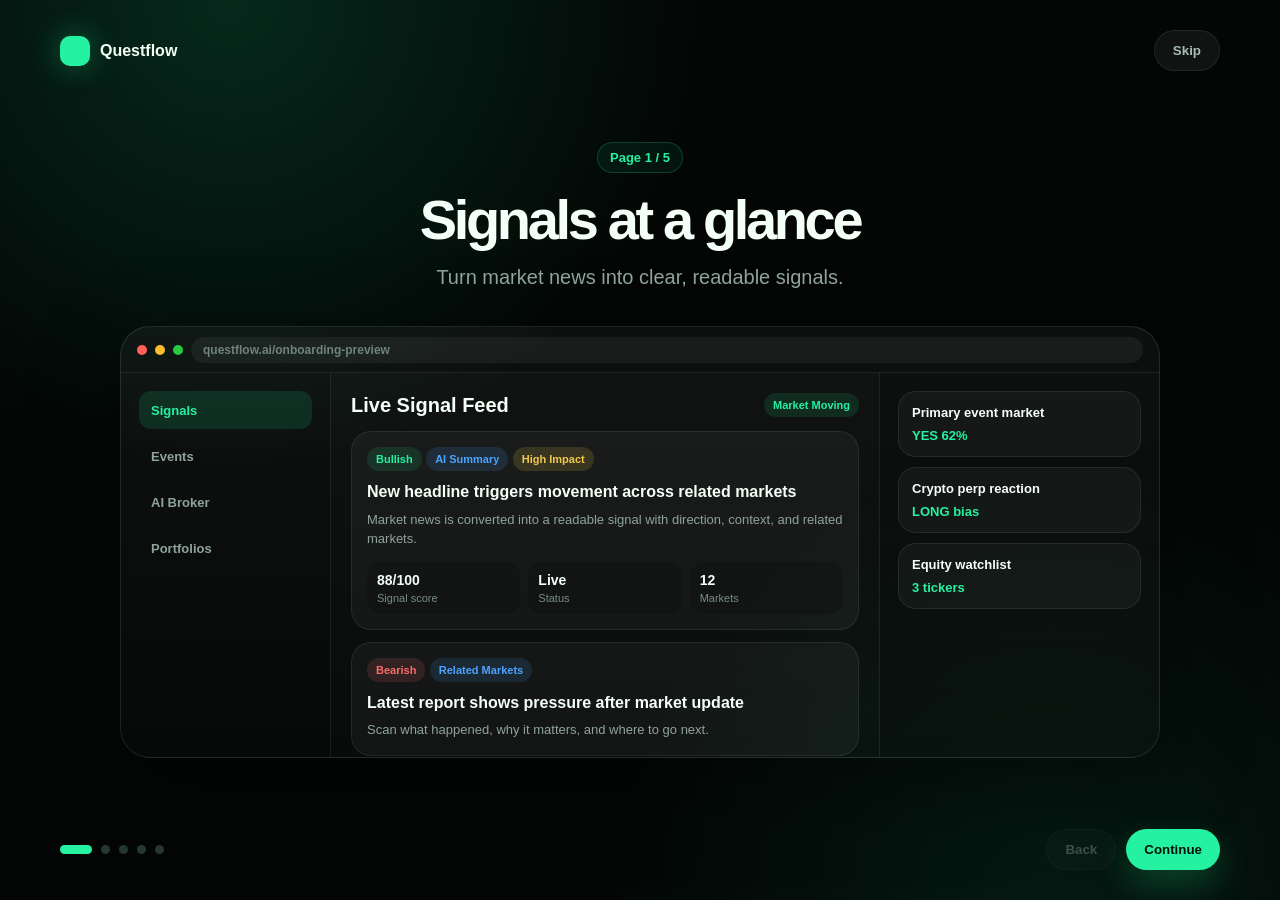
==== commit 4e7ff806: "Add files via upload" ====
--- a/preview.html
+++ b/preview.html
@@ -1,94 +1,154 @@
 <!doctype html>
-<html lang="zh-CN">
+<html lang="en">
 <head>
-  <meta charset="UTF-8" />
-  <meta name="viewport" content="width=device-width, initial-scale=1.0" />
-  <title>Questflow App V12 - App版 Onboarding + 登录注册全流程交互 Demo</title>
-  <style>
-    *{box-sizing:border-box} body{margin:0;font-family:-apple-system,BlinkMacSystemFont,"Segoe UI",Roboto,Arial,sans-serif;background:linear-gradient(135deg,#f8fafc,#eef2ff);color:#0f172a}.page{min-height:100vh;padding:24px}.wrap{max-width:1220px;margin:0 auto}.header{display:flex;justify-content:space-between;gap:24px;align-items:flex-end;margin-bottom:20px}.eyebrow{display:inline-flex;gap:8px;align-items:center;background:#fff;border:1px solid #e5e7eb;border-radius:999px;padding:7px 12px;color:#64748b;font-size:13px;box-shadow:0 1px 3px rgba(15,23,42,.06)}h1{margin:12px 0 0;font-size:34px;letter-spacing:-.04em}.subtitle{margin:8px 0 0;max-width:720px;color:#64748b;line-height:1.55}.pillbar{display:flex;gap:8px;flex-wrap:wrap}.pill{display:inline-flex;align-items:center;gap:5px;border-radius:999px;padding:5px 10px;font-size:12px;font-weight:700}.pill.black{background:#020617;color:#fff}.pill.blue{background:#eff6ff;color:#2563eb}.pill.purple{background:#f5f3ff;color:#7c3aed}.pill.green{background:#ecfdf5;color:#059669}.pill.orange{background:#fff7ed;color:#ea580c}.pill.gray{background:#f1f5f9;color:#475569}.pill.red{background:#fef2f2;color:#dc2626}.layout{display:grid;grid-template-columns:1fr 430px 1fr;gap:28px;align-items:start}.panel{background:rgba(255,255,255,.86);border:1px solid #e5e7eb;border-radius:28px;box-shadow:0 10px 30px rgba(15,23,42,.06)}.panel .content{padding:18px}.panel h2{font-size:17px;margin:0 0 12px}.note{border-radius:18px;padding:13px;margin-top:10px;background:#f8fafc;color:#475569;line-height:1.5;font-size:14px}.note b{color:#0f172a}.item{display:flex;gap:12px;padding:12px;border-radius:18px;background:#f8fafc;margin-top:8px}.num{width:28px;height:28px;display:grid;place-items:center;border-radius:999px;background:#020617;color:#fff;font-weight:800;font-size:12px;flex:none}.item b{display:block;font-size:14px;margin-bottom:3px}.item span{font-size:13px;color:#64748b;line-height:1.4}.phone{position:relative;width:390px;height:790px;margin:0 auto;background:#020617;border:10px solid #020617;border-radius:46px;box-shadow:0 28px 70px rgba(15,23,42,.35);overflow:hidden}.notch{width:126px;height:24px;border-radius:999px;background:#020617;margin:8px auto 0}.screen{height:754px;background:#f8fafc;position:relative;overflow:hidden}.view{height:100%;display:flex;flex-direction:column;position:relative;background:#f8fafc}.top{padding:20px 18px 0}.row{display:flex;align-items:center;justify-content:space-between;gap:10px}.muted{color:#64748b}.small{font-size:12px}.sm{font-size:14px}.title{font-size:27px;font-weight:850;letter-spacing:-.03em}.iconbtn{width:42px;height:42px;border:0;background:#fff;border-radius:999px;box-shadow:0 1px 6px rgba(15,23,42,.09);cursor:pointer}.scroll{flex:1;overflow:auto;padding:14px 18px 132px}.tabs{position:absolute;left:0;right:0;bottom:0;background:#fff;border-top:1px solid #e5e7eb;display:grid;grid-template-columns:repeat(3,1fr);gap:5px;padding:8px 12px;z-index:20}.tabs button{border:0;background:transparent;border-radius:16px;padding:8px 0;color:#64748b;font-weight:800;font-size:12px;cursor:pointer}.tabs button.active{background:#020617;color:#fff}.tabs span{display:block;font-size:18px;margin-bottom:2px}.floating{position:absolute;left:16px;right:16px;bottom:75px;background:rgba(255,255,255,.96);border:1px solid #e5e7eb;border-radius:24px;box-shadow:0 14px 35px rgba(15,23,42,.16);padding:8px;z-index:15}.input{display:flex;gap:8px;align-items:center;background:#f8fafc;border-radius:18px;padding:12px;color:#94a3b8;font-size:13px}.input .txt{flex:1;white-space:nowrap;overflow:hidden;text-overflow:ellipsis}.send{background:#020617;color:#fff;border-radius:999px;padding:5px 10px;font-size:12px;font-weight:800}.upgrade{width:100%;border:0;border-radius:22px;background:linear-gradient(135deg,#0f172a,#3730a3);color:#fff;text-align:left;padding:14px;margin-top:14px;cursor:pointer}.upgrade b{font-size:16px}.upgrade p{margin:5px 0 0;color:#cbd5e1;font-size:12px;line-height:1.4}.seg{display:flex;gap:2px;background:#e2e8f0;border-radius:999px;padding:4px}.seg button{border:0;background:transparent;color:#64748b;border-radius:999px;padding:6px 12px;font-size:12px;font-weight:800;cursor:pointer}.seg button.active{background:#fff;color:#020617;box-shadow:0 1px 4px rgba(15,23,42,.12)}.signal{width:100%;border:1px solid #e5e7eb;background:#fff;border-radius:24px;padding:15px;margin-bottom:12px;text-align:left;cursor:pointer}.signal:hover{transform:translateY(-1px);box-shadow:0 12px 30px rgba(15,23,42,.08)}.sigtitle{font-weight:850;font-size:16px;line-height:1.3;margin-top:10px}.sigdesc{font-size:13px;color:#64748b;line-height:1.45;margin-top:5px}.metrics{display:grid;grid-template-columns:1fr 1fr 1fr;gap:8px;margin-top:12px}.metric{background:#f8fafc;border-radius:14px;padding:9px;font-size:12px;color:#64748b}.metric b{display:block;color:#0f172a;margin-bottom:3px}.bar{height:7px;border-radius:999px;background:#e2e8f0;overflow:hidden;margin-top:7px}.bar span{display:block;height:100%;background:#020617;border-radius:999px}.detail{flex:1;overflow:auto;padding:14px 18px 136px}.card{background:#fff;border:1px solid #e5e7eb;border-radius:24px;padding:16px;margin-bottom:12px;box-shadow:0 1px 4px rgba(15,23,42,.05)}.card h3{font-size:14px;margin:0 0 8px}.card p{font-size:13px;color:#475569;line-height:1.55;margin:0}.hero h2{font-size:24px;line-height:1.15;letter-spacing:-.03em;margin:12px 0 0}.webbtn{display:flex;align-items:center;justify-content:space-between;width:100%;border:0;border-radius:18px;background:#eff6ff;color:#1d4ed8;padding:13px 14px;font-weight:850;margin-top:12px;cursor:pointer}.locked{border-style:dashed;background:#f8fafc}.sheet{position:absolute;inset:0;background:rgba(15,23,42,.35);z-index:30;display:flex;align-items:flex-end}.modal{background:#fff;border-radius:28px 28px 0 0;padding:20px;width:100%;box-shadow:0 -20px 50px rgba(15,23,42,.25)}.grab{width:46px;height:5px;background:#e2e8f0;border-radius:999px;margin:0 auto 14px}.actions{display:grid;gap:10px;margin-top:14px}.actions button{border:0;border-radius:16px;padding:13px;font-weight:850;cursor:pointer}.actions button.primary{background:#2563eb;color:#fff}.actions button.secondary{background:#f1f5f9;color:#0f172a}.shortcutGrid{display:grid;grid-template-columns:1fr 1fr;gap:9px;margin-top:12px}.shortcutGrid button{border:1px solid #e5e7eb;background:#fff;border-radius:18px;padding:12px;text-align:left;font-size:13px;font-weight:800;color:#0f172a;cursor:pointer}.chat{margin-top:14px}.bubble{max-width:88%;border-radius:18px;padding:12px;font-size:13px;line-height:1.45;margin-bottom:8px}.bubble.ai{background:#fff;border:1px solid #e5e7eb;color:#475569}.bubble.user{background:#020617;color:#fff;margin-left:auto}.profileCard{background:#fff;border:1px solid #e5e7eb;border-radius:24px;padding:16px;margin-bottom:12px}.avatar{width:48px;height:48px;border-radius:999px;background:#020617;color:#fff;display:grid;place-items:center;font-weight:900}.setting{display:flex;align-items:center;justify-content:space-between;background:#f8fafc;border-radius:16px;padding:12px;margin-top:8px;font-size:13px}.switch{width:42px;height:24px;border-radius:999px;background:#020617;padding:4px}.switch span{display:block;width:16px;height:16px;background:#fff;border-radius:999px;margin-left:18px}.switch.off{background:#cbd5e1}.switch.off span{margin-left:0}.subwrap{background:#fff;height:100%;overflow:auto;padding:14px 18px 28px}.progress{height:4px;background:#e5e7eb;border-radius:999px;margin:4px 0 18px;overflow:hidden}.progress span{display:block;width:32%;height:100%;background:#2563eb}.planCard{border:1px solid #e5e7eb;border-radius:26px;padding:17px;margin-bottom:12px;background:#fff}.planTitle{font-size:24px;font-weight:900}.price{font-size:32px;font-weight:950;color:#059669;margin:6px 0}.trial{font-size:13px;color:#475569;line-height:1.5}.cta{width:100%;border:0;border-radius:16px;background:#2563eb;color:#fff;font-weight:900;padding:13px;margin-top:12px;cursor:pointer}.benefit{display:flex;gap:10px;margin-top:10px;font-size:13px;color:#475569;align-items:flex-start}.benefit b{color:#0f172a}.onboard{height:100%;background:#020617;color:#fff;display:flex;flex-direction:column;padding:24px}.onbody{flex:1;display:flex;flex-direction:column;justify-content:center}.onicon{width:64px;height:64px;border-radius:24px;background:rgba(255,255,255,.1);display:grid;place-items:center;font-size:28px}.onbody h2{font-size:30px;line-height:1.12;margin:26px 0 0}.onbody p{color:#cbd5e1;line-height:1.7}.dots{display:flex;gap:8px}.dot{width:8px;height:8px;border-radius:999px;background:rgba(255,255,255,.25)}.dot.active{width:28px;background:#fff}.whitebtn{border:0;border-radius:18px;background:#fff;color:#020617;padding:12px 16px;font-weight:900;cursor:pointer}.ghostbtn{border:0;background:transparent;color:#cbd5e1;font-weight:800;cursor:pointer}.scopeTable{display:grid;gap:7px}.scopeRow{display:grid;grid-template-columns:120px 1fr;gap:10px;padding:9px;border-radius:14px;background:#f8fafc;font-size:13px}.scopeRow b{color:#0f172a}.scopeRow span{color:#64748b;line-height:1.4}
-.authTop{height:100%;background:#f8fafc;display:flex;flex-direction:column;position:relative;overflow:hidden}.authHero{padding:22px 18px 10px}.authCard{background:#fff;border:1px solid #e5e7eb;border-radius:28px;box-shadow:0 16px 42px rgba(15,23,42,.12);padding:18px;margin:10px 16px 0}.authTitle{text-align:center;font-size:25px;font-weight:900;letter-spacing:-.03em;margin:6px 0 16px}.field{display:flex;align-items:center;gap:12px;border:1px solid #dbe3ee;background:#f8fafc;border-radius:20px;padding:14px 15px;color:#64748b;font-size:15px;margin-top:10px}.field input{border:0;outline:0;background:transparent;font-size:15px;flex:1;color:#0f172a}.authBtn{width:100%;border:1px solid #e5e7eb;border-radius:20px;background:#fff;padding:13px 15px;font-weight:850;font-size:15px;color:#0f172a;display:flex;align-items:center;justify-content:space-between;gap:12px;margin-top:10px;cursor:pointer}.authBtn.primary{background:#020617;color:#fff;border-color:#020617;justify-content:center}.authBtn.disabled{background:#f8fafc;color:#94a3b8;border-color:#f1f5f9;justify-content:center}.walletIcon{width:32px;height:32px;border-radius:10px;display:grid;place-items:center;font-weight:900;color:#fff;flex:none}.walletIcon.metamask{background:#f59e0b}.walletIcon.phantom{background:#8b5cf6}.walletIcon.coinbase{background:#2563eb}.walletIcon.okx{background:#020617}.walletIcon.trust{background:#1d4ed8}.divider{display:flex;align-items:center;gap:12px;color:#64748b;font-size:13px;margin:14px 0}.divider:before,.divider:after{content:"";height:1px;background:#e5e7eb;flex:1}.authFine{font-size:11px;line-height:1.45;color:#64748b;text-align:center;margin-top:12px}.dataTag{display:inline-flex;align-items:center;border:1px solid #e5e7eb;background:#f8fafc;border-radius:999px;padding:5px 8px;font-size:11px;color:#64748b;margin:4px 4px 0 0}.modeSwitch{display:grid;grid-template-columns:1fr 1fr;background:#eef2f7;padding:4px;border-radius:999px;margin-bottom:10px}.modeSwitch button{border:0;background:transparent;border-radius:999px;padding:8px;font-weight:850;color:#64748b;cursor:pointer}.modeSwitch button.active{background:#fff;color:#020617;box-shadow:0 1px 4px rgba(15,23,42,.1)}
-
-@media(max-width:1100px){.layout{grid-template-columns:1fr}.header{flex-direction:column;align-items:flex-start}.phone{width:390px;max-width:100%}}
-  
-.authOverlay{position:absolute;inset:0;background:rgba(15,23,42,.45);z-index:50;display:flex;align-items:flex-end;padding:14px}.authSheetCard{width:100%;background:#fff;border:1px solid #e5e7eb;border-radius:28px;box-shadow:0 22px 60px rgba(15,23,42,.28);overflow:hidden}.authSheetHead{display:flex;align-items:center;justify-content:space-between;padding:16px 18px;border-bottom:1px solid #eef2f7}.authSheetTitle{font-size:24px;font-weight:900;letter-spacing:-.03em;text-align:center;flex:1}.authClose{border:0;background:#fff;font-size:24px;color:#64748b;cursor:pointer}.authSheetBody{padding:16px 18px 18px}.guestBanner{border:1px dashed #cbd5e1;background:#fff;border-radius:24px;padding:16px;margin-bottom:12px}.guestLock{display:grid;place-items:center;width:54px;height:54px;border-radius:20px;background:#f1f5f9;font-size:24px;margin-bottom:10px}.disabledLayer{opacity:.72}.onWeb{height:100%;background:#020617;color:#fff;position:relative;overflow:hidden;padding:22px}.onWeb:before{content:"";position:absolute;inset:auto -60px -80px -60px;height:340px;background:radial-gradient(ellipse at center,rgba(20,184,166,.45),rgba(20,184,166,.08) 42%,transparent 70%);filter:blur(14px);transform:rotate(-8deg)}.onWebContent{position:relative;z-index:2;height:100%;display:flex;flex-direction:column}.onBrand{font-size:12px;color:#10b981;font-weight:800}.onCenter{margin:auto 0}.onCenter h2{font-size:26px;line-height:1.12;letter-spacing:-.04em;margin:0 0 10px}.onCenter p{font-size:13px;color:#94a3b8;line-height:1.55}.checkList{display:grid;gap:10px;margin:18px 0}.checkItem{display:flex;gap:10px;align-items:center;background:rgba(15,118,110,.22);border:1px solid rgba(45,212,191,.22);border-radius:14px;padding:11px;font-size:12px;color:#cbd5e1}.checkIcon{width:20px;height:20px;border-radius:6px;background:#10b981;display:grid;place-items:center;color:#022c22;font-weight:900}.onPrimary{width:100%;border:0;border-radius:10px;background:#10b981;color:#022c22;font-weight:950;padding:12px;cursor:pointer}.onGhost{border:0;background:transparent;color:#94a3b8;font-weight:850;cursor:pointer}.marketGrid{display:grid;grid-template-columns:1fr 1fr;gap:8px;margin-top:14px}.marketTile{background:rgba(15,23,42,.72);border:1px solid rgba(148,163,184,.24);border-radius:14px;padding:10px;min-height:58px}.marketTile b{display:block;font-size:12px;color:#e2e8f0}.marketTile span{font-size:11px;color:#94a3b8}.onDots{display:flex;gap:6px;justify-content:center;margin-top:12px}.onDots span{width:7px;height:7px;border-radius:999px;background:rgba(148,163,184,.35)}.onDots span.active{width:24px;background:#10b981}.loggedOutHint{font-size:12px;color:#64748b;line-height:1.45;margin-top:6px}.authLink{border:0;background:transparent;color:#0f766e;font-weight:900;cursor:pointer;padding:0}.hiddenForGuest{filter:blur(1px);opacity:.55}.authMeta{background:#f8fafc;border:1px solid #e5e7eb;border-radius:14px;padding:9px;margin-top:10px;font-size:11px;color:#64748b;line-height:1.45}
-
-  </style>
+<meta charset="utf-8"/>
+<meta name="viewport" content="width=device-width, initial-scale=1"/>
+<title>Questflow Web Onboarding Demo</title>
+<style>
+*{box-sizing:border-box}
+body{margin:0;min-height:100vh;background:#030605;color:#f4fff8;font-family:Inter,-apple-system,BlinkMacSystemFont,"Segoe UI",Roboto,Arial,sans-serif}
+.bg{min-height:100vh;background:radial-gradient(circle at 18% 0%,rgba(26,255,168,.14),transparent 34%),radial-gradient(circle at 82% 100%,rgba(26,255,168,.08),transparent 32%);padding:30px}
+.shell{max-width:1160px;margin:0 auto;min-height:calc(100vh - 60px);display:grid;grid-template-rows:auto 1fr auto;gap:26px}
+.top{display:flex;justify-content:space-between;align-items:center}
+.logo{display:flex;gap:10px;align-items:center;font-weight:900}
+.mark{width:30px;height:30px;border-radius:10px;background:#24f2a0;box-shadow:0 0 30px rgba(36,242,160,.35)}
+.skip,.back,.next{border:0;border-radius:999px;padding:12px 18px;font-weight:900;cursor:pointer}
+.skip,.back{background:rgba(255,255,255,.055);color:#a7bab5;border:1px solid rgba(255,255,255,.08)}
+.back:disabled{opacity:.35;cursor:not-allowed}
+.next{background:#24f2a0;color:#02110a;box-shadow:0 14px 34px rgba(36,242,160,.22)}
+.hero{text-align:center;align-self:center}
+.page-indicator{display:inline-flex;border:1px solid rgba(36,242,160,.2);background:rgba(36,242,160,.06);color:#24f2a0;border-radius:999px;padding:7px 12px;font-size:13px;font-weight:900;margin-bottom:18px}
+h1{font-size:56px;line-height:1.02;letter-spacing:-.06em;margin:0}
+.subtitle{font-size:20px;line-height:1.45;color:#8fa39e;margin:15px auto 0;max-width:840px}
+.preview{margin:34px auto 0;width:min(100%,1040px);min-height:430px;border:1px solid rgba(255,255,255,.09);border-radius:30px;background:linear-gradient(180deg,rgba(255,255,255,.06),rgba(255,255,255,.025));box-shadow:0 28px 90px rgba(0,0,0,.35);overflow:hidden;text-align:left}
+.browser{height:46px;border-bottom:1px solid rgba(255,255,255,.08);display:flex;align-items:center;gap:8px;padding:0 16px;background:rgba(0,0,0,.2)}
+.dot{width:10px;height:10px;border-radius:50%;background:#32413d}.dot:nth-child(1){background:#ff5f57}.dot:nth-child(2){background:#febc2e}.dot:nth-child(3){background:#28c840}
+.url{height:26px;flex:1;border-radius:999px;background:rgba(255,255,255,.055);display:flex;align-items:center;padding:0 12px;color:#6f827d;font-size:12px;font-weight:800}
+.web{height:384px;display:grid;grid-template-columns:210px 1fr 280px}
+.side,.right{padding:18px;background:rgba(0,0,0,.15)}
+.side{border-right:1px solid rgba(255,255,255,.08)}
+.right{border-left:1px solid rgba(255,255,255,.08)}
+.nav{height:38px;border-radius:12px;padding:0 12px;display:flex;align-items:center;color:#8fa39e;font-size:13px;font-weight:800;margin-bottom:8px}
+.nav.active{background:rgba(36,242,160,.12);color:#24f2a0}
+.content{padding:20px}
+.head{display:flex;justify-content:space-between;align-items:center;margin-bottom:14px}
+.head b{font-size:20px}
+.chip{display:inline-flex;border-radius:999px;padding:6px 9px;font-size:11px;font-weight:900;background:rgba(36,242,160,.11);color:#24f2a0}
+.chip.blue{background:rgba(77,163,255,.13);color:#4da3ff}.chip.red{background:rgba(255,107,107,.13);color:#ff6b6b}.chip.gold{background:rgba(242,201,76,.15);color:#f2c94c}.chip.gray{background:rgba(255,255,255,.07);color:#a7bab5}
+.card{border:1px solid rgba(255,255,255,.08);background:rgba(255,255,255,.045);border-radius:20px;padding:15px;margin-bottom:12px}
+.card-title{font-weight:900;line-height:1.35;margin:10px 0 7px}
+.card-text{color:#8fa39e;font-size:13px;line-height:1.5}
+.metrics{display:grid;grid-template-columns:repeat(3,1fr);gap:8px;margin-top:13px}
+.metric{border-radius:14px;background:rgba(0,0,0,.18);padding:10px;color:#788d88;font-size:11px}.metric b{display:block;color:#f4fff8;font-size:14px;margin-bottom:4px}
+.market{border:1px solid rgba(255,255,255,.08);background:rgba(255,255,255,.04);border-radius:18px;padding:13px;margin-bottom:10px;font-size:13px;font-weight:900}.market span{display:block;color:#24f2a0;margin-top:8px}
+.footer{display:flex;justify-content:space-between;align-items:center}
+.dots{display:flex;gap:9px}.stepdot{width:9px;height:9px;border-radius:999px;background:#263633}.stepdot.active{width:32px;background:#24f2a0}
+.actions{display:flex;gap:10px}
+.focus{padding:34px;display:grid;grid-template-columns:repeat(3,1fr);gap:14px;min-height:430px}
+.focus-card{position:relative;border:1px solid rgba(255,255,255,.08);background:rgba(255,255,255,.045);border-radius:24px;padding:20px;cursor:pointer;color:#f4fff8;text-align:left}
+.focus-card.active{border-color:rgba(36,242,160,.72);background:rgba(36,242,160,.095)}
+.check{position:absolute;right:16px;top:16px;width:24px;height:24px;border-radius:50%;border:1px solid rgba(255,255,255,.16);display:grid;place-items:center;color:transparent;font-size:12px}
+.active .check{background:#24f2a0;color:#02110a;border-color:#24f2a0}
+.icon{width:40px;height:40px;border-radius:14px;background:rgba(255,255,255,.07);display:grid;place-items:center;margin-bottom:14px}
+.focus-card b{display:block;font-size:16px;margin-bottom:7px}.focus-card p{margin:0;color:#8fa39e;font-size:12px;line-height:1.45}
+.event{height:384px;display:grid;grid-template-columns:1fr 1.25fr 1fr}.event>div{padding:22px;border-right:1px solid rgba(255,255,255,.08)}.event>div:last-child{border-right:0;background:rgba(0,0,0,.13)}
+.big{border:1px solid rgba(36,242,160,.28);background:rgba(36,242,160,.075);border-radius:24px;padding:20px;margin-top:14px}.big h3{font-size:22px;margin:0 0 18px;line-height:1.2}
+.odds{display:grid;grid-template-columns:1fr 1fr;gap:10px}.odd{border-radius:16px;background:rgba(0,0,0,.2);padding:14px;color:#8fa39e}.odd b{display:block;color:#24f2a0;font-size:26px}
+.ai{height:384px;display:grid;grid-template-columns:320px 1fr}.ctx{padding:22px;border-right:1px solid rgba(255,255,255,.08);background:rgba(0,0,0,.13)}.chat{padding:22px}
+.shortcuts{display:grid;grid-template-columns:repeat(2,1fr);gap:10px;margin-bottom:16px}.shortcut{border:1px solid rgba(255,255,255,.08);background:rgba(255,255,255,.045);border-radius:16px;padding:12px;font-size:12px;font-weight:850}
+.bubble{max-width:76%;border-radius:18px;padding:13px 14px;font-size:13px;line-height:1.45;background:rgba(255,255,255,.06);color:#c7d8d3;margin-bottom:10px}.bubble.me{margin-left:auto;background:rgba(36,242,160,.12);border:1px solid rgba(36,242,160,.18)}
+.input{height:46px;border:1px solid rgba(255,255,255,.08);background:rgba(0,0,0,.18);border-radius:18px;margin-top:16px;display:flex;align-items:center;justify-content:space-between;padding:0 14px;color:#6f827d;font-size:13px}.voice{color:#24f2a0;font-weight:900}
+.plans{padding:34px;display:grid;grid-template-columns:repeat(3,1fr);gap:16px;min-height:430px}.plan{border:1px solid rgba(255,255,255,.08);background:rgba(255,255,255,.045);border-radius:26px;padding:24px;display:flex;flex-direction:column}.plan.pro{border-color:rgba(77,163,255,.55)}.plan.max{border-color:rgba(242,201,76,.5)}
+.plan-top{display:flex;justify-content:space-between;align-items:center;margin-bottom:14px}.plan h3{margin:0;font-size:20px}.price{font-size:36px;font-weight:950;letter-spacing:-.04em;margin-bottom:12px}.price small{font-size:13px;color:#8fa39e}.plan p{margin:0;color:#8fa39e;font-size:13px;line-height:1.52;flex:1}.plan-btn{margin-top:20px;border:0;border-radius:999px;padding:13px;font-weight:950;background:rgba(255,255,255,.08);color:#f4fff8}.pro .plan-btn{background:#4da3ff;color:#06111e}.max .plan-btn{background:#f2c94c;color:#181000}
+@media(max-width:900px){.bg{padding:18px}h1{font-size:38px}.subtitle{font-size:16px}.web,.event,.ai{grid-template-columns:1fr;height:auto}.side,.right,.event>div,.ctx{border:0;border-bottom:1px solid rgba(255,255,255,.08)}.focus,.plans{grid-template-columns:1fr;padding:18px}.preview{min-height:auto}}
+</style>
 </head>
 <body>
-<div class="page"><div class="wrap">
-  <div class="header">
-    <div><div class="eyebrow">⚡ Mobile App PRD V1.0 · 全流程交互 Demo v11</div><h1>登录注册 · 新用户 Onboarding · 信号发现 · AI Broker · 订阅转化 · H5 承接</h1><p class="subtitle">本 Demo 按产品经理意见补齐从登录开始的完整交互：未登录状态只展示轻量 App 外壳，点击信号或 Profile 登录卡片弹出登录/注册卡片；完成登录/注册后默认触发新用户 Onboarding；完成 Onboarding 后进入完整 Signals / AI / Profile / Subscription / H5 承接入口 流程。</p></div>
-    <div class="pillbar"><span class="pill blue">登录 / 信号 / AI / 个人页</span><span class="pill purple">无独立交易 Tab</span><span class="pill green">H5 承接入口</span></div>
-  </div>
-  <div class="layout">
-    <div>
-      <div class="panel"><div class="content"><h2>本期 Scope</h2><div class="scopeTable">
-        <div class="scopeRow"><b>本期包含</b><span>App 原生登录/注册、账号数据同步、未登录态拦截、新用户 Onboarding、Signals Feed、Signal Detail、AI Broker、Profile、订阅引导、H5 跳转入口。</span></div>
-        <div class="scopeRow"><b>本期不包含</b><span>App 内原生下单、开仓、平仓、订单、仓位、钱包、资产、完整 Markets、社交 Feed、leaderboard、top trader 等交易与社区模块。</span></div>
-        <div class="scopeRow"><b>信号系统边界</b><span>信号规则、评分、触发逻辑由前置信号系统生成；App 只负责展示、解释、追问和跳转承接。</span></div>
-        <div class="scopeRow"><b>H5 承接定位</b><span>完整市场行情、交易、订单、仓位、钱包等能力仍由 Web/H5 承接，App 不承载完整交易闭环。</span></div>
-        <div class="scopeRow"><b>需标注数据</b><span>login_status、auth_provider、email / wallet_address、user_id、session_token、subscription_status、alert_preferences、h5_account_mapping。</span></div>
-      </div></div></div>
-      <div class="panel" style="margin-top:14px"><div class="content"><h2>关键交互原则</h2><div id="principles"></div></div></div>
+<div class="bg">
+  <div class="shell">
+    <div class="top">
+      <div class="logo"><span class="mark"></span>Questflow</div>
+      <button class="skip" onclick="finish()">Skip</button>
     </div>
-    <div class="phone"><div class="notch"></div><div class="screen" id="app"></div></div>
-    <div>
-      <div class="panel"><div class="content"><h2>当前页面说明</h2><div id="currentInfo" class="note"></div></div></div>
-      <div class="panel" style="margin-top:14px"><div class="content"><h2>验收对照</h2>
-        <div class="item"><div class="num">✓</div><div><b>从登录开始</b><span>未登录进入 App 外壳；点击任意信号或 Profile 未登录卡片，弹出登录/注册卡片。</span></div></div>
-        <div class="item"><div class="num">✓</div><div><b>登录注册不跳 H5</b><span>Email、Google、钱包登录/注册均在 App 内完成，并与 H5 账号体系同步。</span></div></div>
-        <div class="item"><div class="num">✓</div><div><b>新用户触发 Onboarding</b><span>完成登录/注册后默认进入网页端同款 Onboarding；走完后进入完整 App 内容。</span></div></div>
-        <div class="item"><div class="num">✓</div><div><b>App 不承载原生交易</b><span>不出现买入、卖出、开仓、平仓、订单、仓位、钱包等原生交易模块。</span></div></div>
-        <div class="item"><div class="num">✓</div><div><b>订阅与 H5 入口嵌入式呈现</b><span>订阅提示嵌入 Onboarding、Feed、Detail、AI、Profile；H5 入口嵌入 Detail、AI、Profile。</span></div></div>
-      </div></div>
+    <main class="hero">
+      <div class="page-indicator" id="indicator">Page 1 / 5</div>
+      <h1 id="title"></h1>
+      <p class="subtitle" id="subtitle"></p>
+      <div class="preview" id="preview"></div>
+    </main>
+    <div class="footer">
+      <div class="dots" id="dots"></div>
+      <div class="actions">
+        <button class="back" id="backBtn" onclick="prev()">Back</button>
+        <button class="next" id="nextBtn" onclick="next()">Continue</button>
+      </div>
     </div>
   </div>
-</div></div>
+</div>
 <script>
-const signals=[
-  {id:1,symbol:'BTC',source:'PM+HL',tone:'Bullish',risk:'Medium',strength:86,status:'Active',title:'BTC upside expectation strengthened across PM and HL',summary:'Prediction market movement and trading-side positioning point to stronger short-term upside attention. Funding remains a risk factor.',pm:'Polymarket probability and activity moved higher. This suggests stronger market attention around the BTC-related event.',hl:'Hyperliquid positioning and funding indicate stronger long-side participation, with crowding risk if price momentum fades.',riskNote:'Clearer upside attention, but crowded long positioning can amplify pullbacks.',invalid:'Signal weakens if probability reverses and price falls back below the recent breakout area.'},
-  {id:2,symbol:'ETH',source:'PM+HL',tone:'Bearish',risk:'High',strength:78,status:'Triggered',title:'ETH probability softened while long positioning stayed crowded',summary:'Prediction-side expectations cooled while trading-side crowding has not fully unwound, creating short-term risk.',pm:'Event probability moved lower, implying softer expectation for the near-term catalyst.',hl:'Funding and positioning remain elevated, which can become a warning if price stalls.',riskNote:'This is more of a risk warning than a direct short instruction.',invalid:'Signal weakens if probability recovers and price breaks higher with volume.'},
-  {id:3,symbol:'SOL',source:'PM',tone:'Watch',risk:'Medium',strength:62,status:'Watching',title:'SOL prediction-market interest increased, awaiting confirmation',summary:'Polymarket activity has increased, but trading-side confirmation is still limited.',pm:'Market activity and discussion increased around SOL relative performance.',hl:'Trading-side confirmation remains incomplete. Watch for volume or OI confirmation.',riskNote:'PM heat alone should not be treated as enough confirmation.',invalid:'Signal downgrades if probability cools and trading activity fails to follow.'},
-  {id:4,symbol:'ARB',source:'HL',tone:'Bullish',risk:'Medium',strength:70,status:'Active',title:'ARB bounced near liquidation area, Web market review suggested',summary:'Trading-side liquidity behavior suggests a potential bounce area, but confirmation is still needed.',pm:'Prediction-side data is limited for this signal. Primary driver is HL-side behavior.',hl:'Price reacted near a liquidation area with improved activity, suggesting liquidity-driven movement.',riskNote:'Liquidation-zone reactions can be noisy and prone to false breaks.',invalid:'Signal weakens if price breaks below the reaction zone.'}
+const pages=[
+{t:'Signals at a glance',s:'Turn market news into clear, readable signals.',r:signals},
+{t:'Trade across markets',s:'Trade prediction markets on Polymarket and perpetuals on Hyperliquid.',r:trading},
+{t:'Pick your focus',s:'Choose the topics and markets you want to follow.',r:focus},
+{t:'Ask AI Broker',s:'Use shortcuts, text, or voice to explore signals and trading opportunities.',r:ai},
+{t:'Choose your plan',s:'Free / Pro / Max define AI Broker access. Try Pro / Max free for 3 days.',r:plans}
 ];
-let state={loggedIn:false,newUser:true,authOpen:false,authMode:'signin',authProvider:'',email:'',tab:'signals',screen:'feed',onPage:0,filter:'PM+HL',selectedId:1,sub:false,h5:false};
-const principles=[['1','未登录先展示 App 外壳','进入 App 后不直接触发 Onboarding；用户可以看到轻量信号列表，但点击信号详情、AI、订阅、H5 等受保护动作时必须先登录/注册。'],['2','登录/注册卡片照抄 H5 结构','卡片包含 Email、Continue with Google、MetaMask、Phantom、Coinbase Wallet、OKX Wallet、Trust Wallet，并标注账号同步字段。'],['3','登录后默认触发 App 版 Onboarding','完成登录/注册后，本 Demo 默认按新用户处理，进入模仿网页端 UI 与步骤节奏的 App 版 Onboarding；文案围绕移动端信号、AI Broker、提醒与订阅能力。'],['4','App 版 Onboarding 后进入完整版内容','走完 App 版 Onboarding 后，开放 Signals Feed、Signal Detail、AI Broker、Profile、Subscription、H5 Entry 的完整交互。'],['5','App 保持轻量定位','App 负责信号发现、信号解读、AI 追问、提醒与订阅转化；交易、订单、仓位、钱包等完整能力由 H5 承接。']];
-document.getElementById('principles').innerHTML=principles.map(p=>`<div class="item"><div class="num">${p[0]}</div><div><b>${p[1]}</b><span>${p[2]}</span></div></div>`).join('');
-function selected(){return signals.find(x=>x.id===state.selectedId)||signals[0]}
-function tc(x){return x==='Bullish'?'green':x==='Bearish'?'red':x==='PM'?'blue':x==='HL'?'black':x==='PM+HL'?'purple':'orange'}
-function bar(v){return `<div class="bar"><span style="width:${v}%"></span></div>`}
-function ensureAuth(action){if(!state.loggedIn){state.authOpen=true;state.pendingAction=action||'';render();return false}return true}
-function tabs(){return `<div class="tabs"><button class="${state.tab==='signals'?'active':''}" onclick="goTab('signals')"><span>↗</span>Signals</button><button class="${state.tab==='ai'?'active':''}" onclick="goTab('ai')"><span>🤖</span>AI</button><button class="${state.tab==='profile'?'active':''}" onclick="goTab('profile')"><span>👤</span>Profile</button></div>`}
-function floating(txt,btn='Ask'){return `<div class="floating"><div class="input"><span>⌕</span><span class="txt">${txt}</span><span class="send">${btn}</span></div></div>`}
-function upgradeMini(){return `<button class="upgrade" onclick="if(ensureAuth('subscription'))openSub()"><div class="row"><div><b>Upgrade AI Broker</b><p>First month free for Pro / Max. Unlock deeper analysis, more AI usage and smarter alerts.</p></div><span>›</span></div></button>`}
-function wallet(name,cls,icon){return `<button class="authBtn" onclick="completeAuth('${name}')"><span style="display:flex;align-items:center;gap:12px"><span class="walletIcon ${cls}">${icon}</span><span>${name}</span></span><span>›</span></button>`}
-function authOverlay(){const isSignUp=state.authMode==='signup';return `<div class="authOverlay"><div class="authSheetCard"><div class="authSheetHead"><button class="authClose" onclick="state.authOpen=false;render()">×</button><div class="authSheetTitle">${isSignUp?'Sign Up':'Sign In'}</div><button class="authClose" style="visibility:hidden">×</button></div><div class="authSheetBody"><div class="field"><span>✉</span><input placeholder="Email" oninput="state.email=this.value" value="${state.email||''}" /></div><button class="authBtn ${state.email?'primary':'disabled'}" onclick="completeAuth('Email')">${isSignUp?'Create account with Email':'Continue with Email'}</button><button class="authBtn" onclick="completeAuth('Google')"><span style="display:flex;align-items:center;gap:12px"><b style="color:#4285f4;font-size:20px">G</b><span>Continue with Google</span></span></button><div class="divider">or</div>${wallet('MetaMask','metamask','🦊')}${wallet('Phantom','phantom','👻')}${wallet('Coinbase Wallet','coinbase','□')}${wallet('OKX Wallet','okx','▦')}${wallet('Trust Wallet','trust','⬡')}<div class="authFine">By signing in, you agree to our Terms of Use and Privacy Policy.</div><div class="authMeta"><b>Data to expose / sync:</b> auth_provider, email / wallet_address, user_id, session_token, subscription_status, h5_account_mapping.</div><div style="text-align:center;margin-top:10px" class="small muted">${isSignUp?'Already have an account?':'New to Questflow?'} <button class="authLink" onclick="state.authMode='${isSignUp?'signin':'signup'}';render()">${isSignUp?'Sign in':'Create account'}</button></div></div></div></div>`}
-function completeAuth(provider){state.loggedIn=true;state.authOpen=false;state.authProvider=provider;state.sub=false;state.h5=false;state.tab='signals';state.screen=state.newUser?'onboarding':'feed';state.onPage=0;render()}
-function onboarding(){const pages=[
-  {type:'welcome',title:'移动端信号与 AI Broker',sub:'先发现信号，再理解信号',desc:'App 第一版用于承接 PM / HL 信号浏览、信号解读、AI 追问、提醒设置与订阅转化；完整市场、交易、订单、仓位和钱包仍由 H5 承接。'},
-  {type:'markets',title:'你想重点关注哪些信号来源？',sub:'用于初始化 Signals Feed 的筛选偏好',items:['PM 信号','HL 信号','PM + HL 交叉信号','高强度信号','高风险信号','即将失效信号','Watchlist 标的','H5 市场入口']},
-  {type:'markets',title:'你希望 AI Broker 帮你看什么？',sub:'用于初始化 Signal Detail 与 AI 快捷追问',items:['触发原因','PM 概率变化','HL 数据变化','主要风险','失效条件','多信号对比','继续追问','跳转 H5 查看市场']},
-  {type:'markets',title:'是否开启移动端提醒？',sub:'用于初始化 Profile 中的提醒设置',items:['基础推送','关注标的提醒','高置信度信号提醒','信号失效提醒','自定义提醒 · Pro/Max','订阅升级提示','AI 使用额度提示','H5 跳转提醒']},
-  {type:'done',title:'App 内容已准备好',sub:'进入完整体验',desc:'接下来进入完整版 App：Signals Feed、Signal Detail、AI Broker、Profile、Subscription 能力引导和 H5 Entry 都会正常展示。'}
-];let p=pages[state.onPage],last=state.onPage===pages.length-1;let body='';
-if(p.type==='welcome'){body=`<div class="onCenter"><h2>${p.title}<br><span style="color:#10b981">${p.sub}</span></h2><p>${p.desc}</p><div class="checkList"><div class="checkItem"><span class="checkIcon">✓</span><span>浏览 PM / HL / PM+HL 信号流</span></div><div class="checkItem"><span class="checkIcon">✓</span><span>查看信号解读、风险和失效条件</span></div><div class="checkItem"><span class="checkIcon">✓</span><span>通过 AI Broker 追问，并从 H5 承接完整市场</span></div></div><button class="onPrimary" onclick="state.onPage++;render()">开始设置</button></div>`}
-if(p.type==='markets'){body=`<div class="onCenter" style="margin-top:24px"><h2>${p.title}</h2><p>${p.sub}</p><div class="marketGrid">${p.items.map((x,i)=>`<div class="marketTile"><b>${x}</b><span>${i%3===0?'默认推荐':'可选'}</span></div>`).join('')}</div></div>`}
-if(p.type==='done'){body=`<div class="onCenter" style="text-align:center"><div class="onicon" style="margin:0 auto 18px;background:#10b981;color:#022c22">✓</div><h2>${p.title}</h2><p>${p.desc}</p><button class="onPrimary" onclick="finishOnboarding()">进入 Questflow</button></div>`}
-return `<div class="onWeb"><div class="onWebContent"><div class="row"><span class="onBrand">◆ Questflow App</span><button class="onGhost" onclick="finishOnboarding()">跳过</button></div>${body}<div class="row" style="position:relative;z-index:2"><button class="onGhost" onclick="if(state.onPage>0){state.onPage--;render()}">${state.onPage>0?'返回':''}</button><div class="onDots">${pages.map((_,i)=>`<span class="${i===state.onPage?'active':''}"></span>`).join('')}</div>${(!last&&p.type!=='welcome')?`<button class="onPrimary" style="width:auto;padding:10px 16px" onclick="state.onPage++;render()">继续</button>`:`<span></span>`}</div></div></div>`}
-function finishOnboarding(){state.newUser=false;state.screen='feed';state.tab='signals';render()}
-function signalCard(s){return `<button class="signal ${state.loggedIn?'':'disabledLayer'}" onclick="if(ensureAuth('open_signal')){state.selectedId=${s.id};state.screen='detail';render()}"><div class="pillbar"><span class="pill black">${s.symbol}</span><span class="pill ${tc(s.source)}">${s.source}</span><span class="pill ${tc(s.tone)}">${s.tone}</span></div><div class="sigtitle">${s.title}</div><div class="sigdesc">${state.loggedIn?s.summary:'Sign in to view signal detail, AI summary, risks and H5 market entry.'}</div><div class="metrics"><div class="metric"><b>${s.strength}/100</b>Signal importance${bar(s.strength)}</div><div class="metric"><b>${s.risk}</b>Risk</div><div class="metric"><b>${s.status}</b>Status</div></div></button>`}
-function feed(){let list=signals.filter(s=>state.filter==='All'||s.source===state.filter);return `<div class="view"><div class="top"><div class="row"><div><div class="small muted">Questflow</div><div class="title">Signals</div></div><button class="iconbtn" onclick="${state.loggedIn?'':'state.authOpen=true;'}render()">${state.loggedIn?'⚙':'🔒'}</button></div>${state.loggedIn?upgradeMini():`<div class="guestBanner"><div class="guestLock">🔒</div><b>Sign in to unlock signal details</b><div class="loggedOutHint">Logged-out state has no onboarding and no full signal detail. Clicking any signal opens the login/register card.</div><button class="webbtn" onclick="state.authOpen=true;render()"><span>Sign in / Register</span><span>›</span></button></div>`}<div class="row" style="margin-top:14px"><b class="sm">Market signals</b><div class="seg">${['All','PM','HL','PM+HL'].map(f=>`<button class="${state.filter===f?'active':''}" onclick="state.filter='${f}';render()">${f}</button>`).join('')}</div></div></div><div class="scroll">${list.map(signalCard).join('')}<div class="note"><b>Scope note:</b> Signal scoring and trigger logic are upstream. App only displays signal outputs and routes logged-in users to detail, AI or H5.</div></div>${state.loggedIn?floating('Search signals or ask AI Broker...','Ask'):''}${tabs()}</div>`}
-function analysis(title,text){return `<div class="card"><h3>${title}</h3><p>${text}</p></div>`}
-function detail(){if(!ensureAuth('detail'))return feed();const s=selected();return `<div class="view"><div class="top"><div class="row"><button class="iconbtn" onclick="state.screen='feed';render()">‹</button><span class="pill ${tc(s.source)}">${s.source}</span></div></div><div class="detail"><div class="card hero"><div class="pillbar"><span class="pill black">${s.symbol}</span><span class="pill ${tc(s.tone)}">${s.tone}</span><span class="pill orange">Risk ${s.risk}</span></div><h2>${s.title}</h2><button class="webbtn" onclick="openH5('Signal Detail → related H5 market')"><span>View Web Market</span><span>↗</span></button><p class="small muted" style="margin-top:9px">Full market data, orders, positions and wallet features are available on Web/H5.</p></div>${analysis('AI Broker Summary',s.summary)}${analysis('PM-related Analysis',s.pm)}${analysis('HL-related Analysis',s.hl)}${analysis('Risk Note',s.riskNote)}${analysis('Invalidation Condition',s.invalid)}<div class="card"><h3>Continue with AI Broker</h3><p>Ask follow-up questions about trigger reason, PM / HL changes, risk or invalidation.</p><button class="webbtn" style="background:#f5f3ff;color:#7c3aed" onclick="state.tab='ai';state.screen='ai';render()"><span>Ask AI Broker</span><span>›</span></button></div><div class="card locked"><h3>Pro / Max capability</h3><p>Deeper analysis, more AI usage, custom alerts and signal comparison are available through subscription tiers.</p><button class="webbtn" onclick="openSub()"><span>View subscription options</span><span>›</span></button></div></div>${floating('Ask about this signal...','Ask')}${tabs()}</div>`}
-function ai(){if(!state.loggedIn){return `<div class="view"><div class="top"><div class="small muted">Focused analysis assistant</div><div class="title">AI Broker</div></div><div class="scroll"><div class="guestBanner"><div class="guestLock">🤖</div><b>AI Broker requires sign in</b><div class="loggedOutHint">Login/register first. For new users, onboarding will start before the full AI flow.</div><button class="webbtn" onclick="state.authOpen=true;render()"><span>Sign in / Register</span><span>›</span></button></div></div>${tabs()}</div>`}const s=selected();return `<div class="view"><div class="top"><div class="small muted">Focused analysis assistant</div><div class="title">AI Broker</div><div class="card" style="margin-top:14px"><h3>Current context</h3><p>${s.symbol} · ${s.source} · ${s.title}</p></div></div><div class="scroll"><b class="sm">Useful shortcuts</b><div class="shortcutGrid">${['Why did this signal trigger?','What changed on PM?','Is HL confirming or warning?','What can invalidate it?','Compare BTC vs ETH risk','Open related Web market'].map((x,i)=>`<button onclick="${i===5?`openH5('AI Broker → related H5 market')`:`ask('${x.replace(/'/g,"\\'")}')`}">${x}</button>`).join('')}</div><div class="chat" id="chatbox"><div class="bubble ai">I can help explain signal context, PM / HL changes, risk and invalidation. I do not provide deterministic buy or sell instructions.</div></div><div class="card locked"><h3>Pro / Max capability</h3><p>Higher AI usage, deeper research and multi-signal comparison can be unlocked through subscription tiers.</p><button class="webbtn" onclick="openSub()"><span>View plans</span><span>›</span></button></div></div>${floating('Ask about signal, PM, HL, risk...','Ask')}${tabs()}</div>`}
-function ask(q){let box=document.getElementById('chatbox');if(!box)return;box.innerHTML += `<div class="bubble user">${q}</div><div class="bubble ai">该快捷问题会基于当前信号上下文和前置系统输出，返回聚焦的 AI Broker 分析。</div>`;box.scrollIntoView({block:'end'});}
-function profile(){if(!state.loggedIn){return `<div class="view"><div class="top"><div class="small muted">Account & settings</div><div class="title">Profile</div></div><div class="scroll" style="padding-bottom:84px"><div class="profileCard"><div class="row" style="justify-content:flex-start"><div class="avatar">?</div><div><b>未登录</b><div class="sm muted">Sign in to sync App and H5 account data</div></div></div><button class="webbtn" onclick="state.authOpen=true;render()"><span>Login / Register</span><span>›</span></button><div class="authMeta"><b>Profile auth data:</b> login_status, user_id, subscription_status, alert_preferences, h5_account_mapping.</div></div><div class="profileCard hiddenForGuest"><b>Locked settings preview</b>${['Subscription Status','Alert Settings','H5 Market Entry','General Settings'].map(x=>`<div class="setting"><span>${x}</span><b>›</b></div>`).join('')}</div></div>${tabs()}</div>`}return `<div class="view"><div class="top"><div class="small muted">Account & settings</div><div class="title">Profile</div></div><div class="scroll" style="padding-bottom:84px"><div class="profileCard"><div class="row" style="justify-content:flex-start"><div class="avatar">Q</div><div><b>Questflow User</b><div class="sm muted">Free plan · H5 account available · ${state.authProvider||'Email'}</div></div></div></div><div class="profileCard"><div class="row"><div><b>Subscription</b><div class="small muted">Free / Pro / Max capability tiers</div></div><span class="pill blue">Free</span></div><button class="webbtn" onclick="openSub()"><span>View subscription</span><span>›</span></button></div><div class="profileCard"><b>Alert Settings</b>${['Basic push','Watchlist alerts','High-confidence signal alerts','Signal invalidation alerts','Custom alerts'].map((x,i)=>`<div class="setting"><span>${x}${i>1?' · Pro/Max':''}</span><div class="switch ${i>1?'off':''}"><span></span></div></div>`).join('')}</div><div class="profileCard"><b>Web / H5</b><p class="sm muted" style="line-height:1.5">Open full market, orders, positions, wallet and other trading functions on Web/H5.</p><button class="webbtn" onclick="openH5('Profile → H5 market homepage')"><span>Open Web Market</span><span>↗</span></button></div><div class="profileCard"><b>General Settings</b>${['Watchlist','Risk preference','Notification time','Language','Account security'].map(x=>`<div class="setting"><span>${x}</span><b>›</b></div>`).join('')}</div></div>${tabs()}</div>`}
-function subscription(){return `<div class="subwrap"><div class="progress"><span></span></div><div class="row"><button class="iconbtn" onclick="state.sub=false;render()">‹</button><span class="pill purple">Subscription</span></div><h2 style="font-size:29px;letter-spacing:-.04em;margin:18px 0 6px;text-align:center">Choose your AI Broker plan</h2><p class="muted sm" style="text-align:center;line-height:1.5;margin-bottom:18px">Subscription reflects platform access, not investment performance.</p>${plan('Free','Always free','Basic signals, limited detail, basic AI summary and H5 entry.','Continue with Free',false)}${plan('Pro','First month free','Deeper signal analysis, higher AI usage, custom alerts and Pro badge.','Start free trial',true)}${plan('Max','First month free','Advanced research, higher usage, multi-signal analysis, priority alerts and Max badge.','Start free trial',true)}<p class="small muted" style="line-height:1.5;text-align:center">Pro / Max trial converts to monthly auto-renewal after the free period. Price and exact copy to be confirmed.</p></div>`}
-function plan(name,price,desc,btn,blue){return `<div class="planCard"><div class="row"><div><div class="planTitle">${name}</div><div class="price">${price}</div></div>${name==='Pro'?'<span class="pill blue">Popular</span>':name==='Max'?'<span class="pill orange">Power</span>':''}</div><div class="trial">${desc}</div><button class="cta" style="${blue?'':'background:#f8fafc;color:#0f172a;border:1px solid #e5e7eb'}">${btn}</button><div class="benefit"><span>✓</span><span><b>Capability tier</b><br>Does not imply profit, skill or official investment certification.</span></div></div>`}
-function h5Modal(){return `<div class="sheet"><div class="modal"><div class="grab"></div><h3 style="margin:0 0 6px">Opening Web/H5</h3><p class="muted sm" style="line-height:1.55;margin:0">${state.h5||'Web/H5 market page'}<br><br>Full market data, trading, orders, positions and wallet features are handled on Web/H5.</p><div class="actions"><button class="primary" onclick="state.h5=false;render()">Continue demo</button><button class="secondary" onclick="state.h5=false;render()">Cancel</button></div></div></div>`}
-function openSub(){if(!ensureAuth('subscription'))return;state.sub=true;state.screen='sub';render()}function openH5(txt){if(!ensureAuth('h5'))return;state.h5=txt;render()}function goTab(t){state.tab=t;state.sub=false;state.h5=false;if(t==='signals')state.screen='feed';if(t==='ai')state.screen='ai';if(t==='profile')state.screen='profile';render()}
-function current(){let labels={feed:'未登录 / Signals 外壳',onboarding:'App 版 Onboarding',detail:'Signal Detail',ai:'AI Broker',profile:'Profile',sub:'Subscription'};return `<b>${labels[state.screen]||state.screen}</b><br>${!state.loggedIn?'未登录状态：不触发 Onboarding；点击任意信号或 Profile 登录卡片时，弹出登录/注册卡片。':state.screen==='onboarding'?'登录/注册完成后进入 App 版新用户 Onboarding；UI 和步骤节奏参考网页端，但文案与选项以 App 第一版 PRD 为准。':state.screen==='feed'?'Onboarding 完成后的完整 Signals Feed，可筛选 PM / HL / PM+HL 信号。':state.screen==='detail'?'解释单条信号，并嵌入 AI 追问、订阅引导和 H5 市场入口。':state.screen==='ai'?'围绕当前信号进行 PM / HL 变化、风险和失效条件分析，不做确定性交易建议。':state.screen==='profile'?'展示用户信息、订阅状态、提醒设置和 Web/H5 入口。':'Free / Pro / Max 能力分层，支持首月免费体验模式。'}`}
-function render(){const app=document.getElementById('app');let html=state.sub?subscription():state.screen==='onboarding'?onboarding():state.tab==='signals'&&state.screen==='detail'?detail():state.tab==='ai'?ai():state.tab==='profile'?profile():feed();app.innerHTML=html+(state.h5?h5Modal():'')+(state.authOpen?authOverlay():'');document.getElementById('currentInfo').innerHTML=current();}
+let step=0, selected=new Set(['Prediction Markets','Crypto Perps & Spot','Tech & AI']);
+function browser(inner){return `<div class="browser"><span class="dot"></span><span class="dot"></span><span class="dot"></span><div class="url">questflow.ai/onboarding-preview</div></div>${inner}`}
+function signals(){return browser(`<div class="web"><div class="side"><div class="nav active">Signals</div><div class="nav">Events</div><div class="nav">AI Broker</div><div class="nav">Portfolios</div></div><div class="content"><div class="head"><b>Live Signal Feed</b><span class="chip">Market Moving</span></div><div class="card"><span class="chip">Bullish</span> <span class="chip blue">AI Summary</span> <span class="chip gold">High Impact</span><div class="card-title">New headline triggers movement across related markets</div><div class="card-text">Market news is converted into a readable signal with direction, context, and related markets.</div><div class="metrics"><div class="metric"><b>88/100</b>Signal score</div><div class="metric"><b>Live</b>Status</div><div class="metric"><b>12</b>Markets</div></div></div><div class="card"><span class="chip red">Bearish</span> <span class="chip blue">Related Markets</span><div class="card-title">Latest report shows pressure after market update</div><div class="card-text">Scan what happened, why it matters, and where to go next.</div></div></div><div class="right"><div class="market">Primary event market<span>YES 62%</span></div><div class="market">Crypto perp reaction<span>LONG bias</span></div><div class="market">Equity watchlist<span>3 tickers</span></div></div></div>`)}
+function focusCard(n,d,i){let a=selected.has(n)?'active':'';return `<button class="focus-card ${a}" onclick="toggle('${n}')"><span class="check">✓</span><div class="icon">${i}</div><b>${n}</b><p>${d}</p></button>`}
+function focus(){return `<div class="focus">${focusCard('Prediction Markets','Politics, crypto, economy, culture, weather, and more.','◎')}${focusCard('Sports','NBA, NFL, soccer, tennis, UFC, esports, and major games.','◈')}${focusCard('Crypto Perps & Spot','BTC, ETH, major alts, meme coins, DeFi tokens, commodities, and equities.','₿')}${focusCard('Economy & Rates','Fed, CPI, GDP, recession, yields, and macro events.','%')}${focusCard('Tech & AI','AI, chips, Big Tech, regulation, and product launches.','✦')}${focusCard('Geopolitics','Wars, sanctions, elections, diplomacy, and global risks.','⌁')}</div>`}
+function trading(){return browser(`
+<div class="event">
+  <div>
+    <span class="chip">Trading</span>
+    <div class="card">
+      <span class="chip gold">Cross-market</span>
+      <div class="card-title">Move from a signal directly into the relevant market.</div>
+      <div class="card-text">Use one workspace to discover and trade prediction markets and perpetuals.</div>
+    </div>
+    <div class="market">Polymarket<span>Prediction Markets</span></div>
+    <div class="market">Hyperliquid<span>Perpetuals</span></div>
+  </div>
+
+  <div>
+    <span class="chip blue">Polymarket · PM</span>
+    <div class="big">
+      <h3>Will the event happen before the deadline?</h3>
+      <div class="odds">
+        <div class="odd">YES<b>62¢</b></div>
+        <div class="odd">NO<b>38¢</b></div>
+      </div>
+    </div>
+    <div class="card" style="margin-top:12px">
+      <div class="card-title">Trade the outcome</div>
+      <div class="card-text">Buy YES or NO based on the probability you expect.</div>
+    </div>
+  </div>
+
+  <div>
+    <span class="chip gold">Hyperliquid · HL</span>
+    <div class="big">
+      <h3>BTC-PERP</h3>
+      <div class="odds">
+        <div class="odd">Price<b>$104.8K</b></div>
+        <div class="odd">Leverage<b>5×</b></div>
+      </div>
+    </div>
+    <div class="card" style="margin-top:12px">
+      <span class="chip">Long</span> <span class="chip red">Short</span>
+      <div class="card-title">Trade perpetual futures</div>
+      <div class="card-text">Choose direction, size, leverage, and risk controls.</div>
+    </div>
+  </div>
+</div>`)}
+function ai(){return browser(`<div class="ai"><div class="ctx"><span class="chip">Current Context</span><div class="card"><div class="card-title">AI Broker keeps the current signal and market context.</div><div class="card-text">Ask follow-up questions without explaining the background again.</div></div></div><div class="chat"><div class="shortcuts"><div class="shortcut">Why is this signal important?</div><div class="shortcut">What market is most related?</div><div class="shortcut">What could go wrong?</div><div class="shortcut">Compare related markets.</div></div><div class="bubble me">Summarize the risk.</div><div class="bubble">The main risk is that the headline may already be priced in. Check volume, odds movement, and related market confirmation.</div><div class="input"><span>Ask AI Broker anything...</span><span class="voice">Voice</span></div></div></div>`)}
+function plans(){return `<div class="plans"><div class="plan"><div class="plan-top"><h3>Free</h3><span class="chip gray">Basic</span></div><div class="price">$0</div><p>Basic AI Broker access.</p><button class="plan-btn">Start Free</button></div><div class="plan pro"><div class="plan-top"><h3>Blue Pro</h3><span class="chip blue">3-day trial</span></div><div class="price">$19.99<small>/mo</small></div><p>Try free for 3 days. Stronger AI Broker, Portfolio Studio, fork / publish portfolios, and 1 scoped auto-copy.</p><button class="plan-btn">Try Pro Free</button></div><div class="plan max"><div class="plan-top"><h3>Gold Max</h3><span class="chip gold">3-day trial</span></div><div class="price">$99.99<small>/mo</small></div><p>Try free for 3 days. Best model, model picker, multi-agent research, multi-portfolio tools, and advanced risk control.</p><button class="plan-btn">Try Max Free</button></div></div>`}
+function toggle(n){if(selected.has(n)){if(selected.size>1)selected.delete(n)}else selected.add(n);render()}
+function render(){let p=pages[step];title.textContent=p.t;subtitle.textContent=p.s;indicator.textContent=`Page ${step+1} / ${pages.length}`;preview.innerHTML=p.r();dots.innerHTML=pages.map((_,i)=>`<span class="stepdot ${i===step?'active':''}"></span>`).join('');backBtn.disabled=step===0;nextBtn.textContent=step===pages.length-1?'Enter Questflow':'Continue'}
+function next(){if(step<pages.length-1){step++;render()}else finish()}
+function prev(){if(step>0){step--;render()}}
+function finish(){document.querySelector('.hero').innerHTML='<div class="page-indicator">Demo Complete</div><h1>Enter Questflow</h1><p class="subtitle">Signals, trading, preferences, AI, and subscription — adapted from the App onboarding for Web.</p><button class="next" style="margin-top:28px" onclick="location.reload()">Replay Demo</button>';document.querySelector('.footer').style.display='none'}
 render();
 </script>
 </body>
